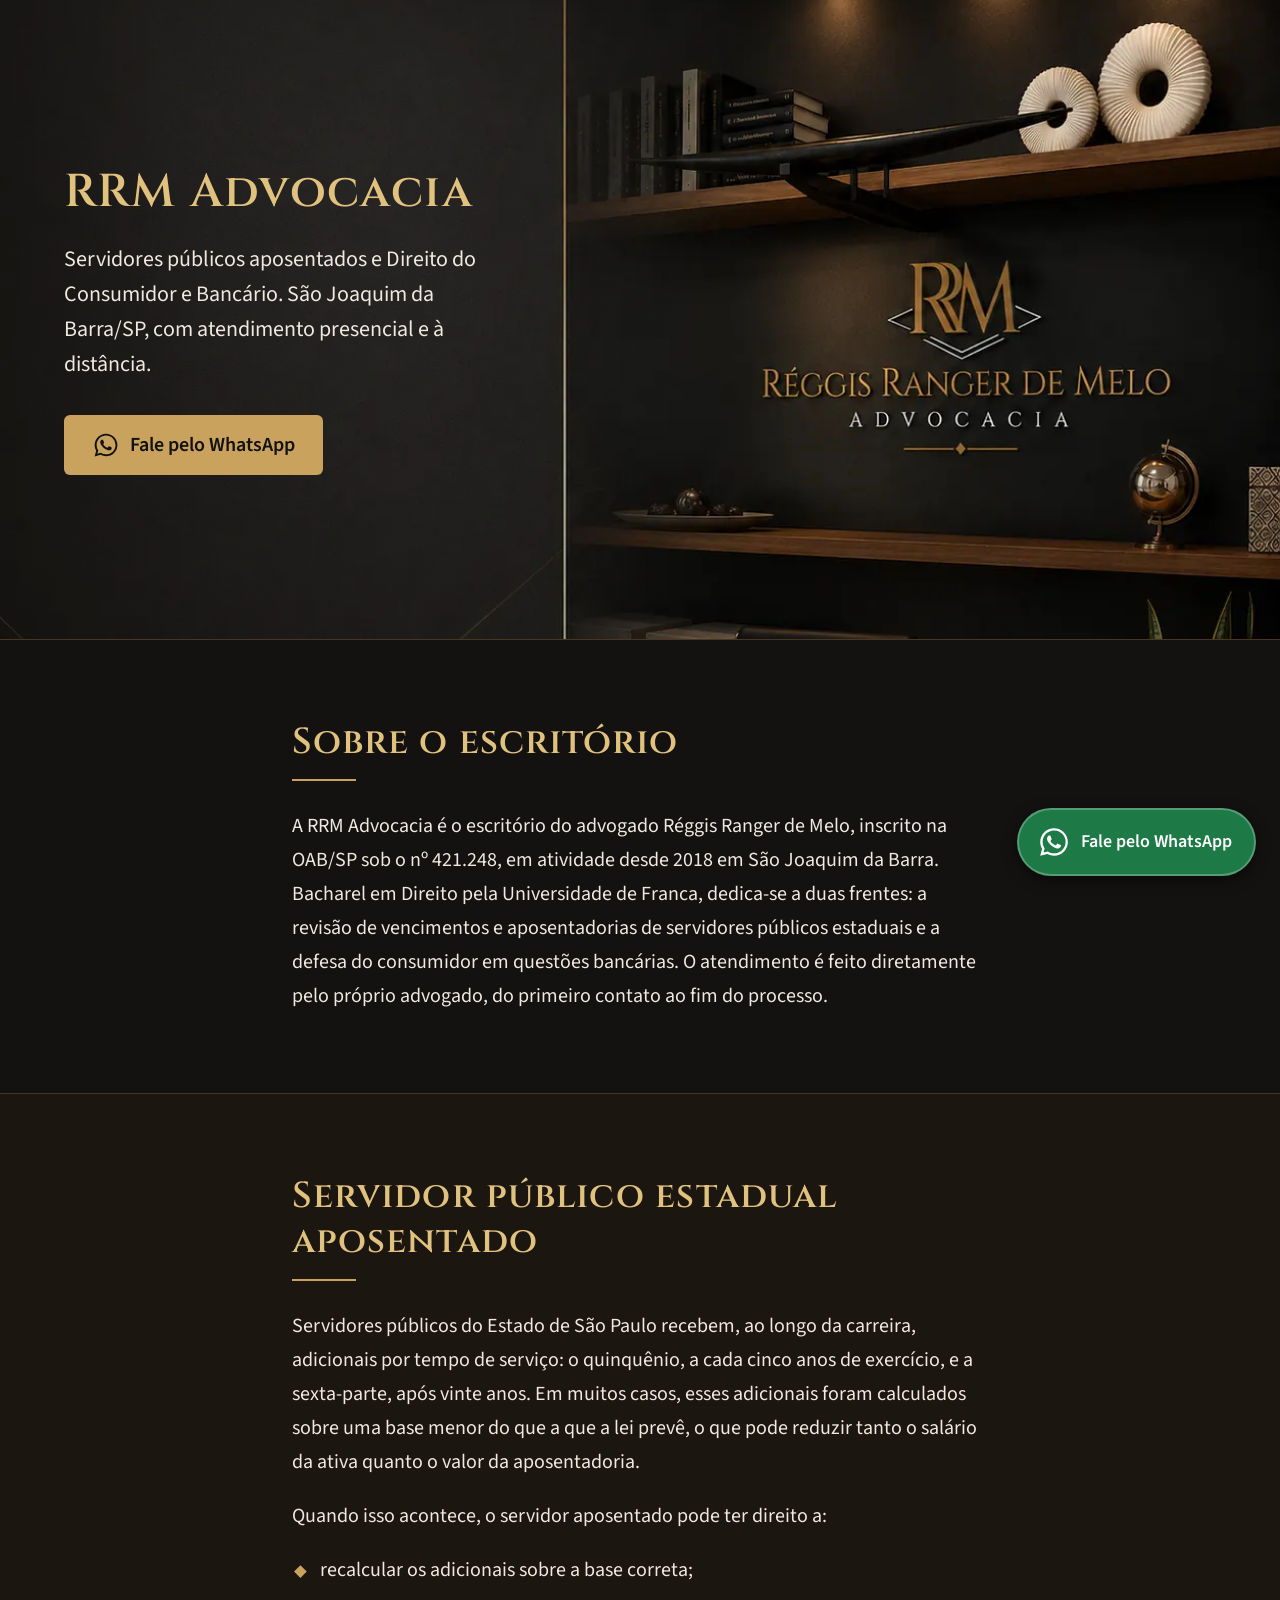
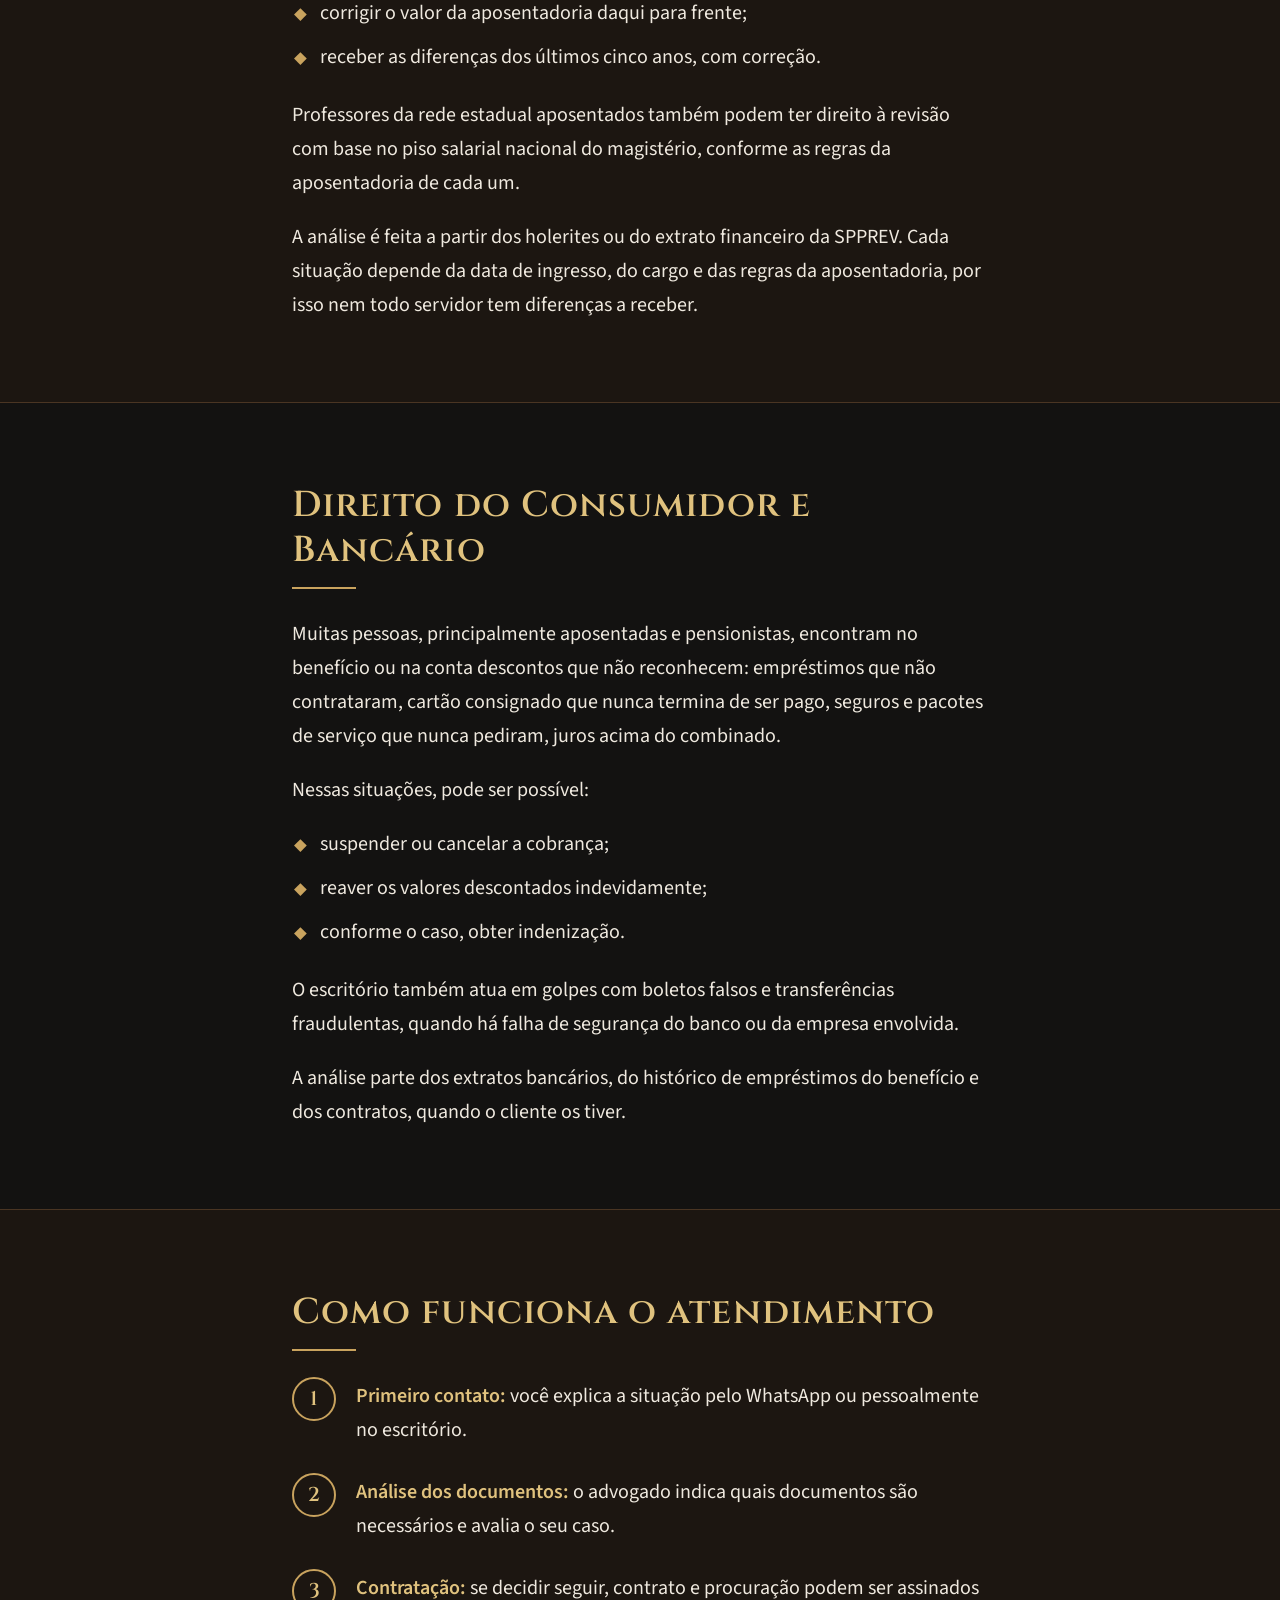
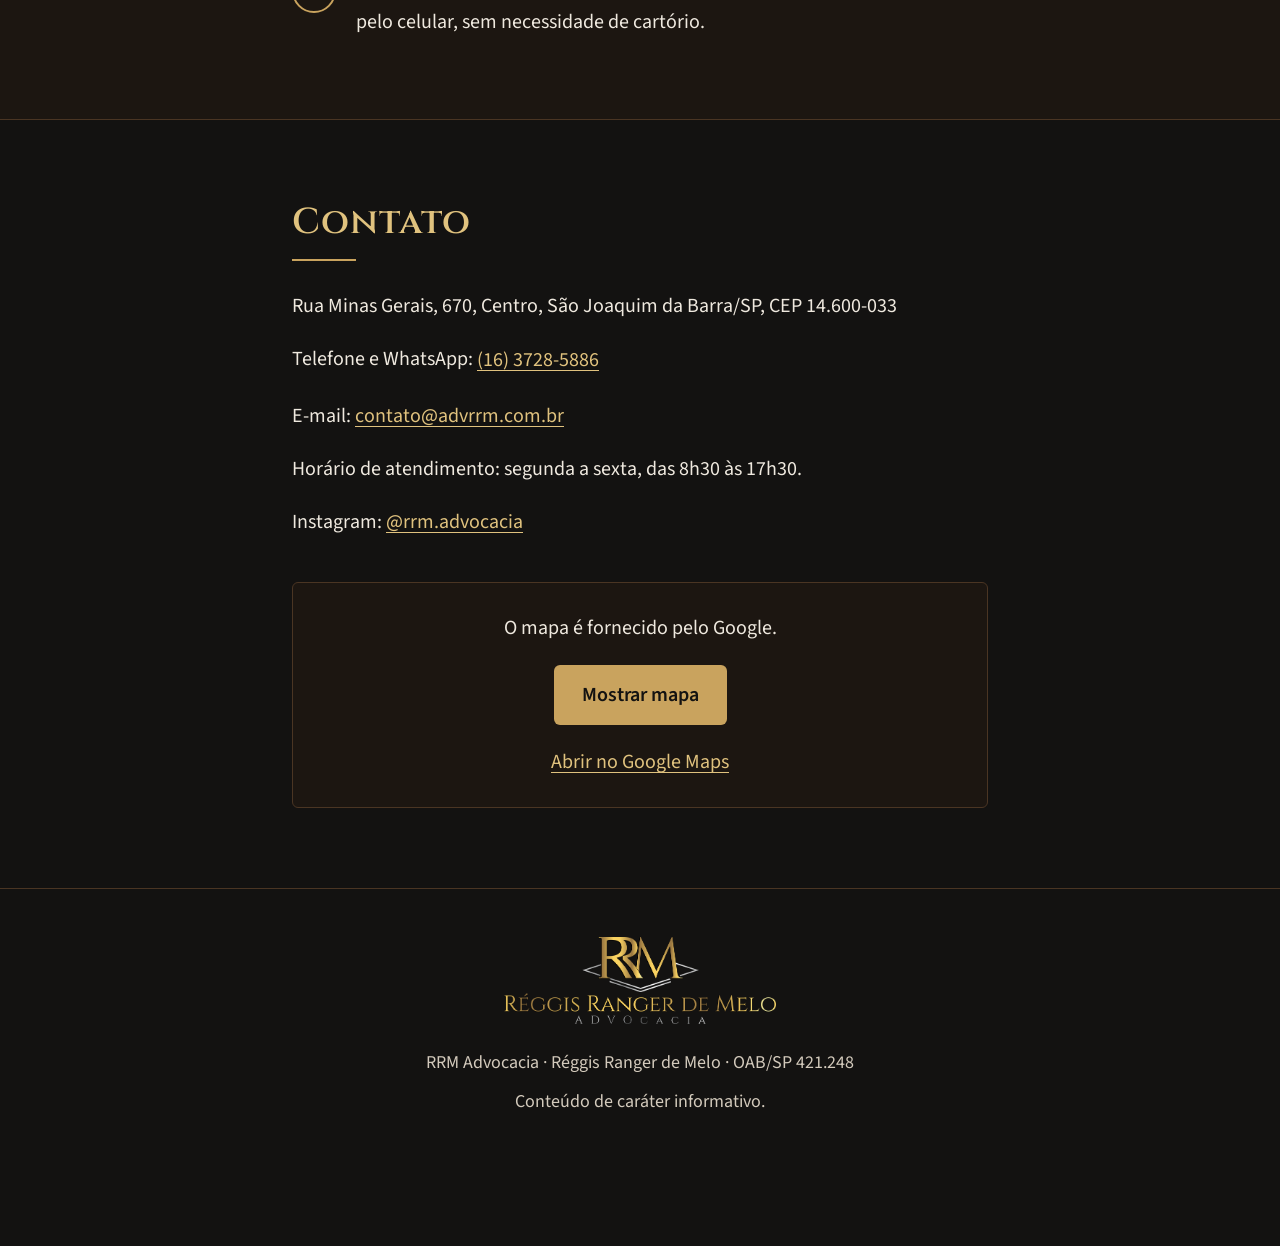
==== index.html @ 9b30d1aa "Reescreve o site conforme a nova especificação (advrrm.com.br) - Traz da main o logo-rrm.png e o fun" ====
<!DOCTYPE html>
<html lang="pt-BR">
<head>
  <meta charset="utf-8">
  <meta name="viewport" content="width=device-width, initial-scale=1">
  <title>RRM Advocacia | São Joaquim da Barra/SP</title>
  <meta name="description" content="Servidores públicos aposentados e Direito do Consumidor e Bancário. São Joaquim da Barra/SP, com atendimento presencial e à distância.">
  <meta name="theme-color" content="#131211">
  <meta name="color-scheme" content="dark">
  <link rel="canonical" href="https://advrrm.com.br/">

  <!-- Open Graph (prévia ao compartilhar o link no WhatsApp e em redes sociais) -->
  <meta property="og:type" content="website">
  <meta property="og:locale" content="pt_BR">
  <meta property="og:site_name" content="RRM Advocacia">
  <meta property="og:title" content="RRM Advocacia | São Joaquim da Barra/SP">
  <meta property="og:description" content="Servidores públicos aposentados e Direito do Consumidor e Bancário. São Joaquim da Barra/SP, com atendimento presencial e à distância.">
  <meta property="og:url" content="https://advrrm.com.br/">
  <meta property="og:image" content="https://advrrm.com.br/logo-rrm.png">
  <meta property="og:image:type" content="image/png">
  <meta property="og:image:width" content="1502">
  <meta property="og:image:height" content="480">
  <meta property="og:image:alt" content="Logotipo da RRM Advocacia">

  <!-- Ícones -->
  <link rel="icon" href="favicon.ico" sizes="any">
  <link rel="icon" href="favicon-32.png" type="image/png" sizes="32x32">
  <link rel="apple-touch-icon" href="apple-touch-icon.png">
  <link rel="manifest" href="site.webmanifest">

  <link rel="preload" href="fontes/cinzel-latin.woff2" as="font" type="font/woff2" crossorigin>
  <link rel="preload" href="fontes/source-sans-3-latin.woff2" as="font" type="font/woff2" crossorigin>
  <link rel="stylesheet" href="style.css">

  <!-- Dados estruturados -->
  <script type="application/ld+json">
  {
    "@context": "https://schema.org",
    "@type": "LegalService",
    "name": "RRM Advocacia",
    "url": "https://advrrm.com.br",
    "telephone": "+55-16-3728-5886",
    "address": {
      "@type": "PostalAddress",
      "streetAddress": "Rua Minas Gerais, 670, Centro",
      "addressLocality": "São Joaquim da Barra",
      "addressRegion": "SP",
      "postalCode": "14600-033",
      "addressCountry": "BR"
    },
    "openingHoursSpecification": {
      "@type": "OpeningHoursSpecification",
      "dayOfWeek": ["Monday", "Tuesday", "Wednesday", "Thursday", "Friday"],
      "opens": "08:30",
      "closes": "17:30"
    }
  }
  </script>
</head>
<body>
  <header class="topo">
    <div class="topo-fundo" aria-hidden="true"></div>
    <div class="topo-conteudo">
      <h1>RRM Advocacia</h1>
      <p class="topo-texto">Servidores públicos aposentados e Direito do Consumidor e Bancário. São Joaquim da Barra/SP, com atendimento presencial e à distância.</p>
      <a class="botao botao-whatsapp" href="https://wa.me/551637285886?text=Ol%C3%A1%2C%20vim%20pelo%20site%20e%20gostaria%20de%20atendimento." rel="noopener">
        <svg viewBox="0 0 32 32" width="28" height="28" aria-hidden="true" focusable="false"><use href="#icone-whatsapp"/></svg>
        Fale pelo WhatsApp
      </a>
    </div>
  </header>

  <main>
    <section class="secao" aria-labelledby="sobre-titulo">
      <div class="container">
        <h2 id="sobre-titulo">Sobre o escritório</h2>
        <p>A RRM Advocacia é o escritório do advogado Réggis Ranger de Melo, inscrito na OAB/SP sob o nº 421.248, em atividade desde 2018 em São Joaquim da Barra. Bacharel em Direito pela Universidade de Franca, dedica-se a duas frentes: a revisão de vencimentos e aposentadorias de servidores públicos estaduais e a defesa do consumidor em questões bancárias. O atendimento é feito diretamente pelo próprio advogado, do primeiro contato ao fim do processo.</p>
      </div>
    </section>

    <section class="secao secao-alt" aria-labelledby="servidor-titulo">
      <div class="container">
        <h2 id="servidor-titulo">Servidor público estadual aposentado</h2>
        <p>Servidores públicos do Estado de São Paulo recebem, ao longo da carreira, adicionais por tempo de serviço: o quinquênio, a cada cinco anos de exercício, e a sexta-parte, após vinte anos. Em muitos casos, esses adicionais foram calculados sobre uma base menor do que a que a lei prevê, o que pode reduzir tanto o salário da ativa quanto o valor da aposentadoria.</p>
        <p>Quando isso acontece, o servidor aposentado pode ter direito a:</p>
        <ul class="lista">
          <li>recalcular os adicionais sobre a base correta;</li>
          <li>corrigir o valor da aposentadoria daqui para frente;</li>
          <li>receber as diferenças dos últimos cinco anos, com correção.</li>
        </ul>
        <p>Professores da rede estadual aposentados também podem ter direito à revisão com base no piso salarial nacional do magistério, conforme as regras da aposentadoria de cada um.</p>
        <p>A análise é feita a partir dos holerites ou do extrato financeiro da SPPREV. Cada situação depende da data de ingresso, do cargo e das regras da aposentadoria, por isso nem todo servidor tem diferenças a receber.</p>
      </div>
    </section>

    <section class="secao" aria-labelledby="consumidor-titulo">
      <div class="container">
        <h2 id="consumidor-titulo">Direito do Consumidor e Bancário</h2>
        <p>Muitas pessoas, principalmente aposentadas e pensionistas, encontram no benefício ou na conta descontos que não reconhecem: empréstimos que não contrataram, cartão consignado que nunca termina de ser pago, seguros e pacotes de serviço que nunca pediram, juros acima do combinado.</p>
        <p>Nessas situações, pode ser possível:</p>
        <ul class="lista">
          <li>suspender ou cancelar a cobrança;</li>
          <li>reaver os valores descontados indevidamente;</li>
          <li>conforme o caso, obter indenização.</li>
        </ul>
        <p>O escritório também atua em golpes com boletos falsos e transferências fraudulentas, quando há falha de segurança do banco ou da empresa envolvida.</p>
        <p>A análise parte dos extratos bancários, do histórico de empréstimos do benefício e dos contratos, quando o cliente os tiver.</p>
      </div>
    </section>

    <section class="secao secao-alt" aria-labelledby="atendimento-titulo">
      <div class="container">
        <h2 id="atendimento-titulo">Como funciona o atendimento</h2>
        <ol class="passos">
          <li><strong>Primeiro contato:</strong> você explica a situação pelo WhatsApp ou pessoalmente no escritório.</li>
          <li><strong>Análise dos documentos:</strong> o advogado indica quais documentos são necessários e avalia o seu caso.</li>
          <li><strong>Contratação:</strong> se decidir seguir, contrato e procuração podem ser assinados pelo celular, sem necessidade de cartório.</li>
        </ol>
      </div>
    </section>

    <section class="secao" aria-labelledby="contato-titulo">
      <div class="container">
        <h2 id="contato-titulo">Contato</h2>
        <address class="contato">
          <p>Rua Minas Gerais, 670, Centro, São Joaquim da Barra/SP, CEP 14.600-033</p>
          <p>Telefone e WhatsApp: <a href="tel:+551637285886">(16) 3728-5886</a></p>
          <p>E-mail: <a href="mailto:contato@advrrm.com.br">contato@advrrm.com.br</a></p>
          <p>Horário de atendimento: segunda a sexta, das 8h30 às 17h30.</p>
          <p>Instagram: <a href="https://www.instagram.com/rrm.advocacia/" rel="noopener">@rrm.advocacia</a></p>
        </address>

        <div class="mapa" id="mapa">
          <p>O mapa é fornecido pelo Google.</p>
          <button type="button" class="botao" id="mapa-botao" hidden>Mostrar mapa</button>
          <p><a href="https://www.google.com/maps/search/?api=1&amp;query=Rua+Minas+Gerais%2C+670%2C+Centro%2C+S%C3%A3o+Joaquim+da+Barra+-+SP%2C+14600-033" rel="noopener">Abrir no Google Maps</a></p>
        </div>
      </div>
    </section>
  </main>

  <footer class="rodape">
    <div class="container">
      <img class="rodape-logo" src="logo-rrm.png" width="1502" height="480" alt="Logotipo da RRM Advocacia" loading="lazy" decoding="async">
      <p>RRM Advocacia · Réggis Ranger de Melo · OAB/SP 421.248</p>
      <p>Conteúdo de caráter informativo.</p>
    </div>
  </footer>

  <a class="whatsapp-fixo" href="https://wa.me/551637285886?text=Ol%C3%A1%2C%20vim%20pelo%20site%20e%20gostaria%20de%20atendimento." rel="noopener" aria-label="Fale pelo WhatsApp">
    <svg viewBox="0 0 32 32" width="34" height="34" aria-hidden="true" focusable="false"><use href="#icone-whatsapp"/></svg>
    <span class="whatsapp-fixo-texto" aria-hidden="true">Fale pelo WhatsApp</span>
  </a>

  <svg width="0" height="0" style="position:absolute" aria-hidden="true" focusable="false">
    <symbol id="icone-whatsapp" viewBox="0 0 32 32"><path fill="currentColor" d="M16.04 3C8.86 3 3.04 8.8 3.04 15.96c0 2.3.6 4.53 1.75 6.5L3 29l6.72-1.76a13 13 0 0 0 6.32 1.61h.01c7.17 0 13-5.8 13-12.96C29.05 8.8 23.21 3 16.04 3Zm0 23.66h-.01c-1.94 0-3.85-.52-5.51-1.51l-.4-.23-3.99 1.04 1.07-3.88-.26-.4a10.7 10.7 0 0 1-1.65-5.72c0-5.95 4.85-10.79 10.8-10.79 2.88 0 5.59 1.12 7.63 3.16a10.7 10.7 0 0 1 3.16 7.63c0 5.95-4.85 10.7-10.84 10.7Zm5.92-8.07c-.32-.16-1.92-.95-2.22-1.05-.3-.11-.51-.16-.73.16-.22.32-.84 1.05-1.03 1.27-.19.21-.38.24-.7.08-.33-.16-1.38-.51-2.62-1.62-.97-.86-1.62-1.93-1.81-2.25-.19-.32-.02-.5.14-.66.15-.14.33-.38.49-.57.16-.19.21-.32.32-.54.11-.21.05-.4-.03-.56-.08-.16-.73-1.75-1-2.4-.26-.63-.53-.54-.73-.55h-.62c-.21 0-.56.08-.86.4-.3.32-1.13 1.1-1.13 2.69s1.16 3.12 1.32 3.34c.16.21 2.28 3.47 5.52 4.87.77.33 1.37.53 1.84.68.77.24 1.48.21 2.03.13.62-.09 1.92-.78 2.19-1.54.27-.76.27-1.4.19-1.54-.08-.13-.29-.21-.62-.37Z"/></symbol>
  </svg>

  <script src="script.js" defer></script>
</body>
</html>
---- style.css ----
/* RRM Advocacia — estilos (pensado primeiro para celular) */

@font-face {
  font-family: "Cinzel";
  font-style: normal;
  font-weight: 600;
  font-display: swap;
  src: url("fontes/cinzel-latin.woff2") format("woff2");
}
@font-face {
  font-family: "Source Sans 3";
  font-style: normal;
  font-weight: 400 600;
  font-display: swap;
  src: url("fontes/source-sans-3-latin.woff2") format("woff2");
}

:root {
  /* Paleta tirada da imagem do escritório e do logotipo */
  --preto: #131211;          /* preto fosco */
  --preto-madeira: #1c1611;  /* preto puxado para a madeira */
  --madeira: #3b2817;        /* madeira escura */
  --linha: #4a3523;
  --ouro: #c9a35e;
  --ouro-claro: #e0c27e;
  --texto: #efe9df;
  --texto-suave: #d3cabc;
  --verde-whatsapp: #1d7a46;
  --fonte-titulo: "Cinzel", "Times New Roman", serif;
  --fonte-texto: "Source Sans 3", system-ui, -apple-system, "Segoe UI", Roboto, Arial, sans-serif;
}

*, *::before, *::after { box-sizing: border-box; }

html { -webkit-text-size-adjust: 100%; }

body {
  margin: 0;
  background: var(--preto);
  color: var(--texto);
  font-family: var(--fonte-texto);
  font-size: 1.1875rem; /* 19px */
  line-height: 1.7;
}

img { max-width: 100%; height: auto; display: block; }

a {
  color: var(--ouro-claro);
  text-decoration-thickness: 1px;
  text-underline-offset: 4px;
}
a:hover { color: #fff; }
a:focus-visible, button:focus-visible {
  outline: 3px solid var(--ouro-claro);
  outline-offset: 3px;
}

h1, h2 {
  font-family: var(--fonte-titulo);
  font-weight: 600;
  line-height: 1.25;
  letter-spacing: .03em;
  color: var(--ouro-claro);
}

h2 {
  font-size: clamp(1.6rem, 6.5vw, 2.25rem);
  margin: 0 0 1.75rem;
}
h2::after {
  content: "";
  display: block;
  width: 4rem;
  height: 2px;
  margin-top: .9rem;
  background: var(--ouro);
}

.container {
  width: 100%;
  max-width: 46rem;
  margin: 0 auto;
  padding: 0 1.25rem;
}

/* ---------- Botões ---------- */

.botao {
  display: inline-flex;
  align-items: center;
  justify-content: center;
  gap: .65rem;
  min-height: 3.75rem;
  padding: .75rem 1.75rem;
  border: 0;
  border-radius: 6px;
  background: var(--ouro);
  color: var(--preto);
  font: inherit;
  font-size: 1.25rem;
  font-weight: 600;
  line-height: 1.2;
  text-decoration: none;
  cursor: pointer;
}
.botao:hover { background: var(--ouro-claro); color: var(--preto); }

/* ---------- Topo ---------- */

.topo {
  position: relative;
  overflow: hidden;
  background: var(--preto);
  border-bottom: 1px solid var(--linha);
}

/* A imagem fica 14% mais alta que o topo e alinhada em cima, para que
   a faixa de texto que existe na parte de baixo dela nunca apareça. */
.topo-fundo {
  position: absolute;
  top: 0;
  left: 0;
  right: 0;
  height: 114%;
  background-color: var(--preto);
  background-image: url("fundo-escritorio.png");
  background-image: image-set(url("fundo-escritorio.webp") type("image/webp"), url("fundo-escritorio.png") type("image/png"));
  background-size: cover;
  background-position: 72% top;
  background-repeat: no-repeat;
}
/* No celular, uma camada escura garante a leitura do texto */
.topo-fundo::after {
  content: "";
  position: absolute;
  inset: 0;
  background: rgba(14, 12, 10, .8);
}

.topo-conteudo {
  position: relative;
  max-width: 46rem;
  margin: 0 auto;
  padding: 4rem 1.25rem 4.5rem;
}

.topo h1 {
  font-size: clamp(2.3rem, 10vw, 4rem);
  margin: 0 0 1.25rem;
}

.topo-texto {
  font-size: 1.3125rem; /* 21px */
  line-height: 1.6;
  margin: 0 0 2rem;
}

.botao-whatsapp svg { flex: none; }

@media (min-width: 64rem) {
  .topo { min-height: clamp(30rem, 50vw, 46rem); display: flex; align-items: center; }
  /* Na tela larga a imagem é ajustada pela largura; mostrando a faixa
     entre 15% e 70% da altura dela, a faixa de texto de baixo fica de fora
     e a placa da parede aparece inteira. */
  .topo-fundo { height: 100%; background-position: center 34%; }
  /* Na tela grande o texto fica sobre a parte escura, à esquerda */
  .topo-fundo::after {
    background: linear-gradient(90deg, rgba(14, 12, 10, .55) 0%, rgba(14, 12, 10, .25) 40%, rgba(14, 12, 10, 0) 55%);
  }
  .topo-conteudo {
    width: 40%;
    max-width: none;
    margin: 0;
    padding: 4rem 0 4rem 5vw;
  }
  .topo h1 { font-size: clamp(2.4rem, 3.6vw, 4rem); }
  .topo-texto { font-size: 1.375rem; }
}

/* ---------- Seções ---------- */

.secao { padding: 3.5rem 0; }
.secao-alt {
  background: var(--preto-madeira);
  border-top: 1px solid var(--linha);
  border-bottom: 1px solid var(--linha);
}
.secao p { margin: 0 0 1.25rem; }
.secao p:last-child { margin-bottom: 0; }

@media (min-width: 48rem) {
  body { font-size: 1.25rem; } /* 20px */
  .secao { padding: 5rem 0; }
}

.lista {
  list-style: none;
  margin: 0 0 1.5rem;
  padding: 0;
}
.lista li {
  position: relative;
  padding-left: 1.75rem;
  margin-bottom: .6rem;
}
.lista li::before {
  content: "";
  position: absolute;
  left: .25rem;
  top: .7em;
  width: .55rem;
  height: .55rem;
  background: var(--ouro);
  transform: rotate(45deg);
}

.passos {
  list-style: none;
  counter-reset: passo;
  margin: 0;
  padding: 0;
}
.passos li {
  counter-increment: passo;
  position: relative;
  padding: 0 0 0 4rem;
  margin-bottom: 1.75rem;
  min-height: 2.75rem;
}
.passos li:last-child { margin-bottom: 0; }
.passos li::before {
  content: counter(passo);
  position: absolute;
  left: 0;
  top: -.1rem;
  width: 2.75rem;
  height: 2.75rem;
  display: grid;
  place-items: center;
  border: 2px solid var(--ouro);
  border-radius: 50%;
  font-family: var(--fonte-titulo);
  font-weight: 600;
  font-size: 1.25rem;
  color: var(--ouro-claro);
}
.passos strong { color: var(--ouro-claro); font-weight: 600; }

/* ---------- Contato ---------- */

.contato { font-style: normal; margin-bottom: 2.5rem; }
.contato p { margin: 0 0 1rem; }
.contato a { display: inline-block; padding: .2rem 0; }

.mapa {
  border: 1px solid var(--linha);
  border-radius: 6px;
  background: var(--preto-madeira);
  padding: 1.75rem 1.25rem;
  text-align: center;
}
.mapa p { margin: 0 0 1.25rem; }
.mapa p:last-child { margin: 1.25rem 0 0; }
.mapa-carregado { padding: 0; overflow: hidden; }
.mapa-carregado p,
.mapa-carregado p:last-child { margin: 0; padding: 1rem 1.25rem; }
.mapa iframe {
  display: block;
  width: 100%;
  height: 22rem;
  border: 0;
}

@media (min-width: 48rem) {
  .mapa iframe { height: 26rem; }
}

/* ---------- Rodapé ---------- */

.rodape {
  padding: 3rem 0 7.5rem;
  text-align: center;
  color: var(--texto-suave);
  font-size: 1.125rem; /* 18px */
  border-top: 1px solid var(--linha);
}
.rodape p { margin: 0 0 .5rem; }
.rodape-logo {
  width: 100%;
  max-width: 17rem;
  margin: 0 auto 1.5rem;
}

/* ---------- Botão fixo do WhatsApp ---------- */

.whatsapp-fixo {
  position: fixed;
  right: 1rem;
  bottom: 1rem;
  z-index: 50;
  display: flex;
  align-items: center;
  justify-content: center;
  gap: .6rem;
  min-width: 4.25rem;
  height: 4.25rem;
  padding: 0 1rem;
  border-radius: 999px;
  background: var(--verde-whatsapp);
  color: #fff;
  font-weight: 600;
  font-size: 1.125rem;
  text-decoration: none;
  border: 2px solid rgba(255, 255, 255, .25);
  box-shadow: 0 4px 14px rgba(0, 0, 0, .5);
}
.whatsapp-fixo:hover { background: #22894f; color: #fff; }
.whatsapp-fixo svg { flex: none; }
.whatsapp-fixo-texto { display: none; }

@media (min-width: 48rem) {
  .whatsapp-fixo { right: 1.5rem; bottom: 1.5rem; padding: 0 1.4rem 0 1.1rem; }
  .whatsapp-fixo-texto { display: inline; }
}
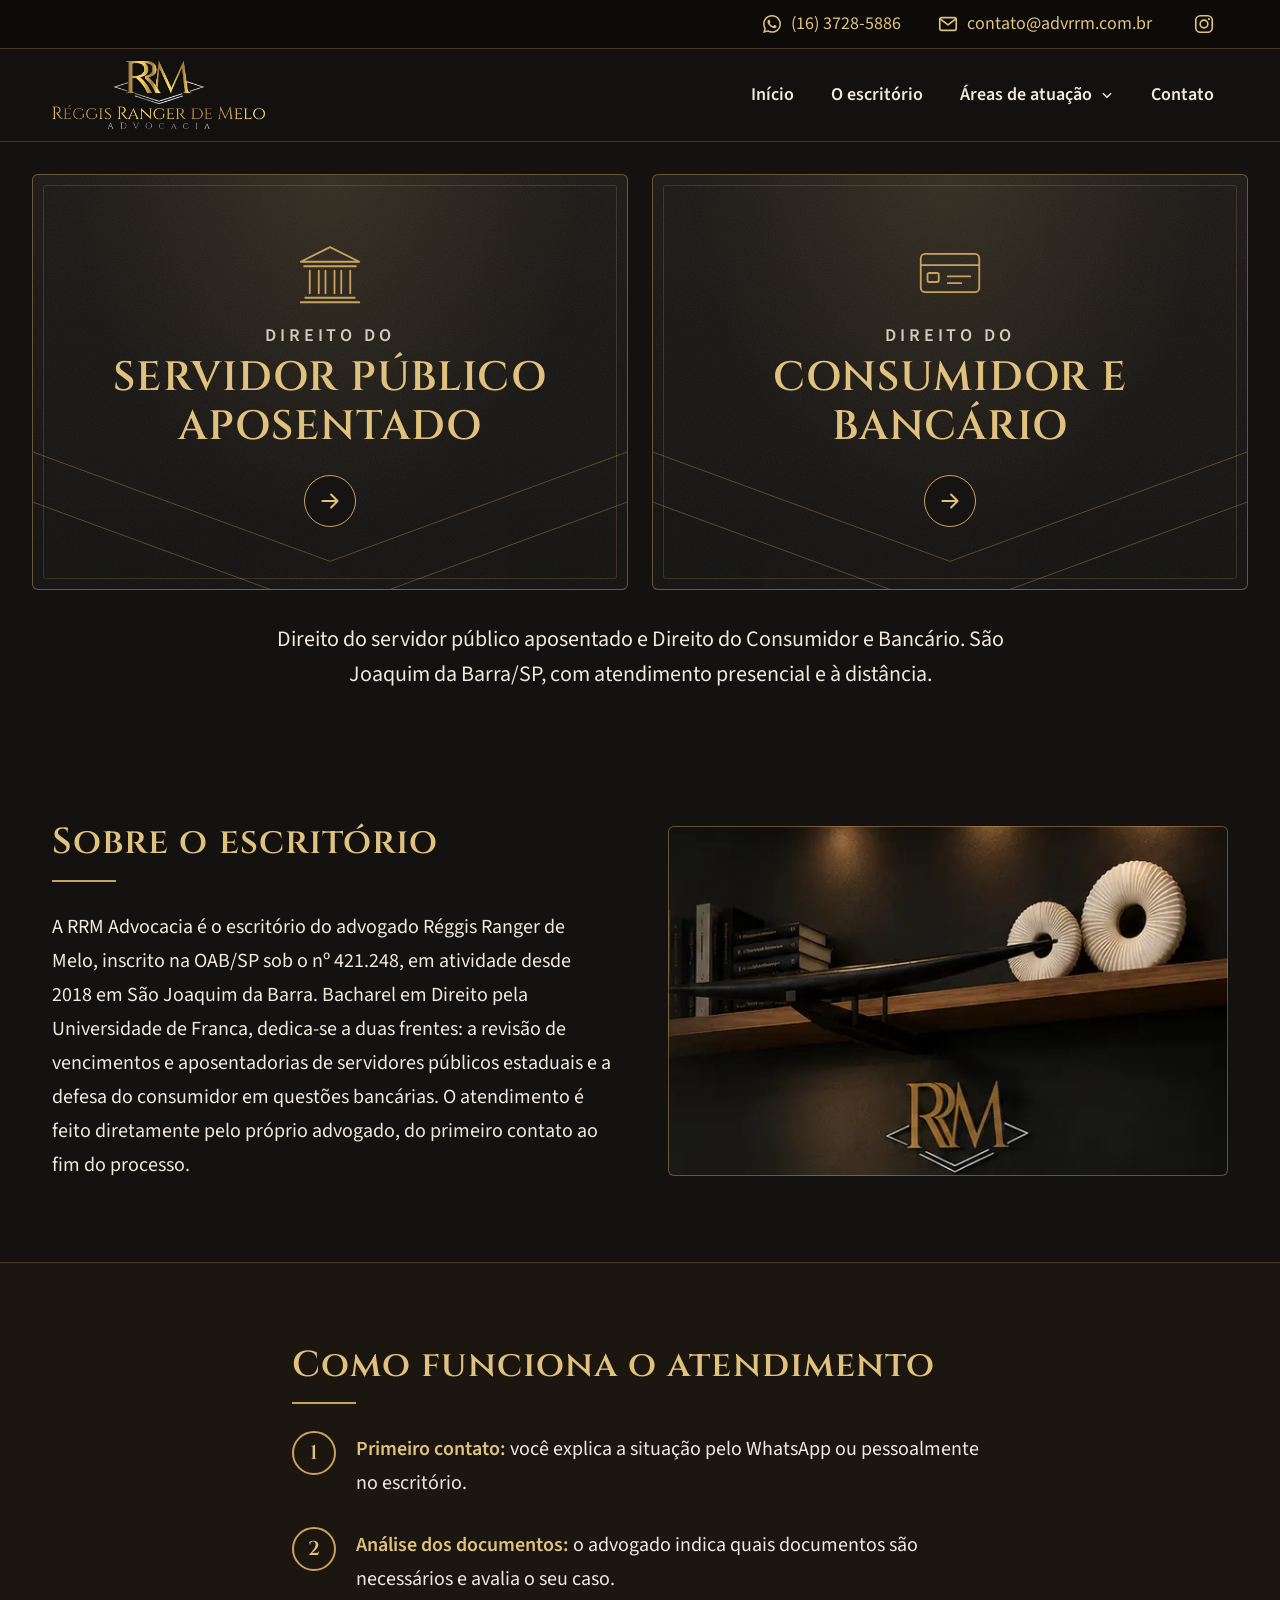
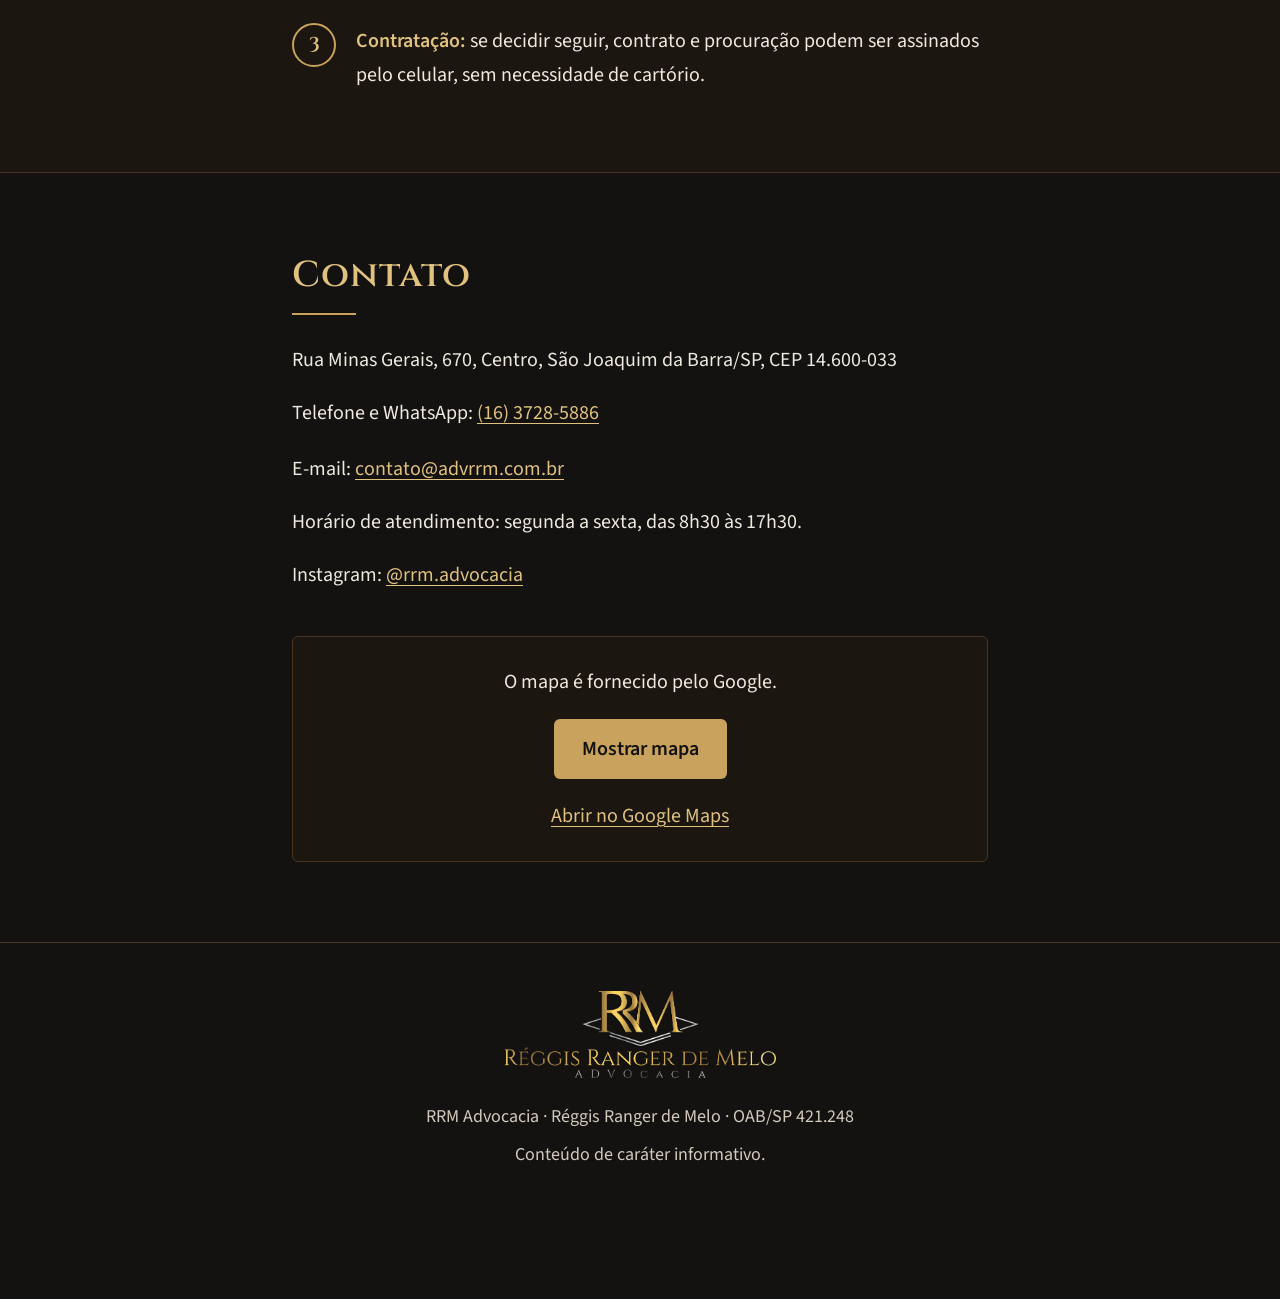
==== commit fe71e1bf: "Reestrutura o site: faixa de contato, menu, painéis e páginas das áreas - Faixa no alto com WhatsApp" ====
--- a/index.html
+++ b/index.html
@@ -4,7 +4,7 @@
   <meta charset="utf-8">
   <meta name="viewport" content="width=device-width, initial-scale=1">
   <title>RRM Advocacia | São Joaquim da Barra/SP</title>
-  <meta name="description" content="Servidores públicos aposentados e Direito do Consumidor e Bancário. São Joaquim da Barra/SP, com atendimento presencial e à distância.">
+  <meta name="description" content="Direito do servidor público aposentado e Direito do Consumidor e Bancário. São Joaquim da Barra/SP, com atendimento presencial e à distância.">
   <meta name="theme-color" content="#131211">
   <meta name="color-scheme" content="dark">
   <link rel="canonical" href="https://advrrm.com.br/">
@@ -14,7 +14,7 @@
   <meta property="og:locale" content="pt_BR">
   <meta property="og:site_name" content="RRM Advocacia">
   <meta property="og:title" content="RRM Advocacia | São Joaquim da Barra/SP">
-  <meta property="og:description" content="Servidores públicos aposentados e Direito do Consumidor e Bancário. São Joaquim da Barra/SP, com atendimento presencial e à distância.">
+  <meta property="og:description" content="Direito do servidor público aposentado e Direito do Consumidor e Bancário. São Joaquim da Barra/SP, com atendimento presencial e à distância.">
   <meta property="og:url" content="https://advrrm.com.br/">
   <meta property="og:image" content="https://advrrm.com.br/logo-rrm.png">
   <meta property="og:image:type" content="image/png">
@@ -31,7 +31,6 @@
   <link rel="preload" href="fontes/cinzel-latin.woff2" as="font" type="font/woff2" crossorigin>
   <link rel="preload" href="fontes/source-sans-3-latin.woff2" as="font" type="font/woff2" crossorigin>
   <link rel="stylesheet" href="style.css">
-
   <!-- Dados estruturados -->
   <script type="application/ld+json">
   {
@@ -58,57 +57,75 @@
   </script>
 </head>
 <body>
-  <header class="topo">
-    <div class="topo-fundo" aria-hidden="true"></div>
-    <div class="topo-conteudo">
-      <h1>RRM Advocacia</h1>
-      <p class="topo-texto">Servidores públicos aposentados e Direito do Consumidor e Bancário. São Joaquim da Barra/SP, com atendimento presencial e à distância.</p>
-      <a class="botao botao-whatsapp" href="https://wa.me/551637285886?text=Ol%C3%A1%2C%20vim%20pelo%20site%20e%20gostaria%20de%20atendimento." rel="noopener">
-        <svg viewBox="0 0 32 32" width="28" height="28" aria-hidden="true" focusable="false"><use href="#icone-whatsapp"/></svg>
-        Fale pelo WhatsApp
+  <div class="faixa">
+    <div class="faixa-conteudo">
+      <a href="https://wa.me/551637285886?text=Ol%C3%A1%2C%20vim%20pelo%20site%20e%20gostaria%20de%20atendimento." rel="noopener" aria-label="WhatsApp (16) 3728-5886">
+        <svg width="22" height="22" aria-hidden="true" focusable="false"><use href="#icone-whatsapp"/></svg>
+        <span class="faixa-texto">(16) 3728-5886</span>
       </a>
+      <a href="mailto:contato@advrrm.com.br" aria-label="E-mail contato@advrrm.com.br">
+        <svg width="22" height="22" aria-hidden="true" focusable="false"><use href="#icone-email"/></svg>
+        <span class="faixa-texto">contato@advrrm.com.br</span>
+      </a>
+      <a href="https://instagram.com/rrm.advocacia" rel="noopener" aria-label="Instagram @rrm.advocacia">
+        <svg width="22" height="22" aria-hidden="true" focusable="false"><use href="#icone-instagram"/></svg>
+      </a>
+    </div>
+  </div>
+
+  <header class="cabecalho">
+    <div class="cabecalho-conteudo">
+      <h1 class="marca"><a href="index.html"><img src="logo-rrm.png" width="1502" height="480" alt="RRM Advocacia"></a></h1>
+      <button class="menu-botao" type="button" aria-expanded="false" aria-controls="menu" aria-label="Menu" hidden>
+        <svg width="30" height="30" viewBox="0 0 24 24" aria-hidden="true" focusable="false"><path d="M3 6h18M3 12h18M3 18h18" fill="none" stroke="currentColor" stroke-width="2" stroke-linecap="round"/></svg>
+      </button>
+      <nav class="menu" id="menu" aria-label="Menu principal">
+        <ul>
+          <li><a href="index.html">Início</a></li>
+          <li><a href="index.html#escritorio">O escritório</a></li>
+          <li class="menu-areas">
+            <a href="index.html#areas">Áreas de atuação<svg class="menu-seta" width="14" height="14" viewBox="0 0 24 24" aria-hidden="true" focusable="false"><path d="M5 9l7 7 7-7" fill="none" stroke="currentColor" stroke-width="2.5"/></svg></a>
+            <ul class="submenu">
+              <li><a href="servidor-publico.html">Direito do servidor público aposentado</a></li>
+              <li><a href="consumidor-bancario.html">Direito do Consumidor e Bancário</a></li>
+            </ul>
+          </li>
+          <li><a href="index.html#contato">Contato</a></li>
+        </ul>
+      </nav>
     </div>
   </header>
 
   <main>
-    <section class="secao" aria-labelledby="sobre-titulo">
-      <div class="container">
-        <h2 id="sobre-titulo">Sobre o escritório</h2>
-        <p>A RRM Advocacia é o escritório do advogado Réggis Ranger de Melo, inscrito na OAB/SP sob o nº 421.248, em atividade desde 2018 em São Joaquim da Barra. Bacharel em Direito pela Universidade de Franca, dedica-se a duas frentes: a revisão de vencimentos e aposentadorias de servidores públicos estaduais e a defesa do consumidor em questões bancárias. O atendimento é feito diretamente pelo próprio advogado, do primeiro contato ao fim do processo.</p>
+    <section class="abertura" id="areas" aria-label="Áreas de atuação">
+      <div class="paineis">
+        <a class="painel painel-servidor" href="servidor-publico.html">
+          <svg class="painel-linhas" viewBox="0 0 100 100" preserveAspectRatio="none" aria-hidden="true" focusable="false"><path d="M0 40 50 88 100 40M0 62 50 110 100 62" fill="none" stroke="currentColor" stroke-width="1" vector-effect="non-scaling-stroke"/></svg>
+          <svg class="painel-icone" width="72" height="72" aria-hidden="true" focusable="false"><use href="#icone-coluna"/></svg>
+          <h2><span class="painel-rotulo">Direito do</span> <span class="painel-titulo">Servidor público aposentado</span></h2>
+          <span class="painel-seta" aria-hidden="true"><svg width="26" height="26"><use href="#icone-seta"/></svg></span>
+        </a>
+        <a class="painel painel-consumidor" href="consumidor-bancario.html">
+          <svg class="painel-linhas" viewBox="0 0 100 100" preserveAspectRatio="none" aria-hidden="true" focusable="false"><path d="M0 40 50 88 100 40M0 62 50 110 100 62" fill="none" stroke="currentColor" stroke-width="1" vector-effect="non-scaling-stroke"/></svg>
+          <svg class="painel-icone" width="72" height="72" aria-hidden="true" focusable="false"><use href="#icone-cartao"/></svg>
+          <h2><span class="painel-rotulo">Direito do</span> <span class="painel-titulo">Consumidor e Bancário</span></h2>
+          <span class="painel-seta" aria-hidden="true"><svg width="26" height="26"><use href="#icone-seta"/></svg></span>
+        </a>
+      </div>
+      <p class="abertura-linha">Direito do servidor público aposentado e Direito do Consumidor e Bancário. São Joaquim da Barra/SP, com atendimento presencial e à distância.</p>
+    </section>
+
+    <section class="secao" id="escritorio" aria-labelledby="escritorio-titulo">
+      <div class="container container-largo sobre">
+        <div class="sobre-imagem" aria-hidden="true"></div>
+        <div class="sobre-texto">
+          <h2 id="escritorio-titulo">Sobre o escritório</h2>
+          <p>A RRM Advocacia é o escritório do advogado Réggis Ranger de Melo, inscrito na OAB/SP sob o nº 421.248, em atividade desde 2018 em São Joaquim da Barra. Bacharel em Direito pela Universidade de Franca, dedica-se a duas frentes: a revisão de vencimentos e aposentadorias de servidores públicos estaduais e a defesa do consumidor em questões bancárias. O atendimento é feito diretamente pelo próprio advogado, do primeiro contato ao fim do processo.</p>
+        </div>
       </div>
     </section>
 
-    <section class="secao secao-alt" aria-labelledby="servidor-titulo">
-      <div class="container">
-        <h2 id="servidor-titulo">Servidor público estadual aposentado</h2>
-        <p>Servidores públicos do Estado de São Paulo recebem, ao longo da carreira, adicionais por tempo de serviço: o quinquênio, a cada cinco anos de exercício, e a sexta-parte, após vinte anos. Em muitos casos, esses adicionais foram calculados sobre uma base menor do que a que a lei prevê, o que pode reduzir tanto o salário da ativa quanto o valor da aposentadoria.</p>
-        <p>Quando isso acontece, o servidor aposentado pode ter direito a:</p>
-        <ul class="lista">
-          <li>recalcular os adicionais sobre a base correta;</li>
-          <li>corrigir o valor da aposentadoria daqui para frente;</li>
-          <li>receber as diferenças dos últimos cinco anos, com correção.</li>
-        </ul>
-        <p>Professores da rede estadual aposentados também podem ter direito à revisão com base no piso salarial nacional do magistério, conforme as regras da aposentadoria de cada um.</p>
-        <p>A análise é feita a partir dos holerites ou do extrato financeiro da SPPREV. Cada situação depende da data de ingresso, do cargo e das regras da aposentadoria, por isso nem todo servidor tem diferenças a receber.</p>
-      </div>
-    </section>
-
-    <section class="secao" aria-labelledby="consumidor-titulo">
-      <div class="container">
-        <h2 id="consumidor-titulo">Direito do Consumidor e Bancário</h2>
-        <p>Muitas pessoas, principalmente aposentadas e pensionistas, encontram no benefício ou na conta descontos que não reconhecem: empréstimos que não contrataram, cartão consignado que nunca termina de ser pago, seguros e pacotes de serviço que nunca pediram, juros acima do combinado.</p>
-        <p>Nessas situações, pode ser possível:</p>
-        <ul class="lista">
-          <li>suspender ou cancelar a cobrança;</li>
-          <li>reaver os valores descontados indevidamente;</li>
-          <li>conforme o caso, obter indenização.</li>
-        </ul>
-        <p>O escritório também atua em golpes com boletos falsos e transferências fraudulentas, quando há falha de segurança do banco ou da empresa envolvida.</p>
-        <p>A análise parte dos extratos bancários, do histórico de empréstimos do benefício e dos contratos, quando o cliente os tiver.</p>
-      </div>
-    </section>
-
-    <section class="secao secao-alt" aria-labelledby="atendimento-titulo">
+    <section class="secao secao-alt" id="atendimento" aria-labelledby="atendimento-titulo">
       <div class="container">
         <h2 id="atendimento-titulo">Como funciona o atendimento</h2>
         <ol class="passos">
@@ -119,7 +136,7 @@
       </div>
     </section>
 
-    <section class="secao" aria-labelledby="contato-titulo">
+    <section class="secao" id="contato" aria-labelledby="contato-titulo">
       <div class="container">
         <h2 id="contato-titulo">Contato</h2>
         <address class="contato">
@@ -127,7 +144,7 @@
           <p>Telefone e WhatsApp: <a href="tel:+551637285886">(16) 3728-5886</a></p>
           <p>E-mail: <a href="mailto:contato@advrrm.com.br">contato@advrrm.com.br</a></p>
           <p>Horário de atendimento: segunda a sexta, das 8h30 às 17h30.</p>
-          <p>Instagram: <a href="https://www.instagram.com/rrm.advocacia/" rel="noopener">@rrm.advocacia</a></p>
+          <p>Instagram: <a href="https://instagram.com/rrm.advocacia" rel="noopener">@rrm.advocacia</a></p>
         </address>
 
         <div class="mapa" id="mapa">
@@ -141,19 +158,24 @@
 
   <footer class="rodape">
     <div class="container">
-      <img class="rodape-logo" src="logo-rrm.png" width="1502" height="480" alt="Logotipo da RRM Advocacia" loading="lazy" decoding="async">
+      <img class="rodape-logo" src="logo-rrm.png" width="1502" height="480" alt="" loading="lazy" decoding="async">
       <p>RRM Advocacia · Réggis Ranger de Melo · OAB/SP 421.248</p>
       <p>Conteúdo de caráter informativo.</p>
     </div>
   </footer>
 
   <a class="whatsapp-fixo" href="https://wa.me/551637285886?text=Ol%C3%A1%2C%20vim%20pelo%20site%20e%20gostaria%20de%20atendimento." rel="noopener" aria-label="Fale pelo WhatsApp">
-    <svg viewBox="0 0 32 32" width="34" height="34" aria-hidden="true" focusable="false"><use href="#icone-whatsapp"/></svg>
+    <svg width="34" height="34" aria-hidden="true" focusable="false"><use href="#icone-whatsapp"/></svg>
     <span class="whatsapp-fixo-texto" aria-hidden="true">Fale pelo WhatsApp</span>
   </a>
 
   <svg width="0" height="0" style="position:absolute" aria-hidden="true" focusable="false">
     <symbol id="icone-whatsapp" viewBox="0 0 32 32"><path fill="currentColor" d="M16.04 3C8.86 3 3.04 8.8 3.04 15.96c0 2.3.6 4.53 1.75 6.5L3 29l6.72-1.76a13 13 0 0 0 6.32 1.61h.01c7.17 0 13-5.8 13-12.96C29.05 8.8 23.21 3 16.04 3Zm0 23.66h-.01c-1.94 0-3.85-.52-5.51-1.51l-.4-.23-3.99 1.04 1.07-3.88-.26-.4a10.7 10.7 0 0 1-1.65-5.72c0-5.95 4.85-10.79 10.8-10.79 2.88 0 5.59 1.12 7.63 3.16a10.7 10.7 0 0 1 3.16 7.63c0 5.95-4.85 10.7-10.84 10.7Zm5.92-8.07c-.32-.16-1.92-.95-2.22-1.05-.3-.11-.51-.16-.73.16-.22.32-.84 1.05-1.03 1.27-.19.21-.38.24-.7.08-.33-.16-1.38-.51-2.62-1.62-.97-.86-1.62-1.93-1.81-2.25-.19-.32-.02-.5.14-.66.15-.14.33-.38.49-.57.16-.19.21-.32.32-.54.11-.21.05-.4-.03-.56-.08-.16-.73-1.75-1-2.4-.26-.63-.53-.54-.73-.55h-.62c-.21 0-.56.08-.86.4-.3.32-1.13 1.1-1.13 2.69s1.16 3.12 1.32 3.34c.16.21 2.28 3.47 5.52 4.87.77.33 1.37.53 1.84.68.77.24 1.48.21 2.03.13.62-.09 1.92-.78 2.19-1.54.27-.76.27-1.4.19-1.54-.08-.13-.29-.21-.62-.37Z"/></symbol>
+    <symbol id="icone-email" viewBox="0 0 24 24"><g fill="none" stroke="currentColor" stroke-width="1.8" stroke-linejoin="round"><rect x="3" y="5" width="18" height="14" rx="2"/><path d="M3.5 6.5 12 13l8.5-6.5"/></g></symbol>
+    <symbol id="icone-instagram" viewBox="0 0 24 24"><g fill="none" stroke="currentColor" stroke-width="1.8"><rect x="3" y="3" width="18" height="18" rx="5"/><circle cx="12" cy="12" r="4.2"/></g><circle cx="17.4" cy="6.6" r="1.2" fill="currentColor"/></symbol>
+    <symbol id="icone-coluna" viewBox="0 0 64 64"><g fill="none" stroke="currentColor" stroke-width="1.6" stroke-linejoin="round" stroke-linecap="round"><path d="M6 22 32 9l26 13Z"/><path d="M9 26h46M14 30v20M22 30v20M42 30v20M50 30v20M28 30v20M36 30v20M10 54h44M6 58h52"/></g></symbol>
+    <symbol id="icone-cartao" viewBox="0 0 64 64"><g fill="none" stroke="currentColor" stroke-width="1.6" stroke-linejoin="round" stroke-linecap="round"><rect x="6" y="15" width="52" height="34" rx="4"/><path d="M6 25h52"/><rect x="12" y="32" width="10" height="8" rx="1.5"/><path d="M30 35h20M30 41h12"/></g></symbol>
+    <symbol id="icone-seta" viewBox="0 0 24 24"><path d="M5 12h14M13 6l6 6-6 6" fill="none" stroke="currentColor" stroke-width="1.8" stroke-linecap="round" stroke-linejoin="round"/></symbol>
   </svg>
 
   <script src="script.js" defer></script>
--- a/style.css
+++ b/style.css
@@ -32,7 +32,10 @@
 
 *, *::before, *::after { box-sizing: border-box; }
 
-html { -webkit-text-size-adjust: 100%; }
+html {
+  -webkit-text-size-adjust: 100%;
+  scroll-padding-top: 6rem; /* o cabeçalho fixo não cobre o título ao ir para uma seção */
+}
 
 body {
   margin: 0;
@@ -42,6 +45,8 @@
   font-size: 1.1875rem; /* 19px */
   line-height: 1.7;
 }
+
+[hidden] { display: none !important; }
 
 img { max-width: 100%; height: auto; display: block; }
 
@@ -106,76 +111,318 @@
 }
 .botao:hover { background: var(--ouro-claro); color: var(--preto); }
 
-/* ---------- Topo ---------- */
-
-.topo {
+/* ---------- Faixa de contato no alto ---------- */
+
+.faixa {
+  background: #0c0b0a;
+  border-bottom: 1px solid var(--linha);
+  font-size: 1.125rem;
+}
+.faixa-conteudo {
+  max-width: 76rem;
+  margin: 0 auto;
+  padding: 0 .75rem;
+  display: flex;
+  justify-content: center;
+  gap: .5rem;
+}
+.faixa a {
+  display: inline-flex;
+  align-items: center;
+  justify-content: center;
+  gap: .5rem;
+  min-width: 3rem;
+  min-height: 3rem;
+  padding: 0 .5rem;
+  color: var(--ouro-claro);
+  text-decoration: none;
+}
+.faixa a:hover { color: #fff; }
+.faixa svg { flex: none; }
+.faixa-texto { display: none; }
+
+@media (min-width: 48rem) {
+  .faixa-conteudo { justify-content: flex-end; gap: 1.25rem; padding: 0 1.25rem; }
+  .faixa-texto { display: inline; }
+}
+
+/* ---------- Cabeçalho e menu ---------- */
+
+.cabecalho {
+  position: sticky;
+  top: 0;
+  z-index: 40;
+  background: rgba(19, 18, 17, .97);
+  border-bottom: 1px solid var(--linha);
+}
+.cabecalho-conteudo {
+  max-width: 76rem;
+  margin: 0 auto;
+  padding: .6rem 1.25rem;
+  display: flex;
+  align-items: center;
+  justify-content: space-between;
+  flex-wrap: wrap;
+}
+.marca { margin: 0; font-size: 1rem; line-height: 1; }
+.marca a, a.marca { display: block; }
+.marca img { width: auto; height: 3.5rem; }
+
+.menu-botao {
+  display: grid;
+  place-items: center;
+  width: 3.5rem;
+  height: 3.5rem;
+  padding: 0;
+  border: 1px solid var(--linha);
+  border-radius: 6px;
+  background: transparent;
+  color: var(--ouro-claro);
+  cursor: pointer;
+}
+.menu-botao[aria-expanded="true"] { background: var(--preto-madeira); border-color: var(--ouro); }
+
+.menu { width: 100%; }
+.menu ul { list-style: none; margin: 0; padding: 0; }
+.menu a {
+  display: flex;
+  align-items: center;
+  gap: .5rem;
+  min-height: 3.5rem;
+  padding: .5rem .25rem;
+  color: var(--texto);
+  font-size: 1.25rem;
+  font-weight: 600;
+  text-decoration: none;
+  border-bottom: 1px solid var(--linha);
+}
+.menu a:hover { color: var(--ouro-claro); }
+.menu-seta { display: none; }
+.submenu a {
+  padding-left: 1.5rem;
+  font-weight: 400;
+  color: var(--texto-suave);
+}
+
+/* No celular o menu fica fechado até tocar no botão de três linhas.
+   Sem JavaScript, o botão continua escondido e o menu fica sempre aberto. */
+.menu-botao:not([hidden]) + .menu { display: none; }
+.menu-botao[aria-expanded="true"] + .menu { display: block; padding: .5rem 0 .75rem; }
+
+@media (min-width: 64rem) {
+  .cabecalho-conteudo { flex-wrap: nowrap; padding: .75rem 1.25rem; }
+  .marca img { height: 4.25rem; }
+  .menu-botao, .menu-botao:not([hidden]) { display: none; }
+  .menu, .menu-botao:not([hidden]) + .menu, .menu-botao[aria-expanded="true"] + .menu {
+    display: block;
+    width: auto;
+    padding: 0;
+  }
+  .menu > ul { display: flex; gap: .5rem; }
+  .menu a {
+    min-height: 3rem;
+    padding: .5rem .9rem;
+    border: 0;
+    font-size: 1.125rem;
+  }
+  .menu-seta { display: block; }
+  .menu-areas { position: relative; }
+  .submenu {
+    display: none;
+    position: absolute;
+    top: 100%;
+    right: 0;
+    min-width: 25rem;
+    padding: .5rem 0;
+    background: var(--preto-madeira);
+    border: 1px solid var(--linha);
+    border-top: 2px solid var(--ouro);
+    border-radius: 0 0 6px 6px;
+    box-shadow: 0 10px 24px rgba(0, 0, 0, .5);
+  }
+  .menu-areas:hover .submenu,
+  .menu-areas:focus-within .submenu { display: block; }
+  .submenu a {
+    padding: .75rem 1.25rem;
+    color: var(--texto);
+    font-weight: 600;
+  }
+}
+
+/* ---------- Abertura: dois painéis ---------- */
+
+/* Textura escura com granulado fino (desenhada em SVG, sem fotos) */
+.painel, .pagina-topo {
   position: relative;
   overflow: hidden;
-  background: var(--preto);
-  border-bottom: 1px solid var(--linha);
-}
-
-/* A imagem fica 14% mais alta que o topo e alinhada em cima, para que
-   a faixa de texto que existe na parte de baixo dela nunca apareça. */
-.topo-fundo {
+  background-color: #171513;
+  background-image:
+    url("data:image/svg+xml,%3Csvg xmlns='http://www.w3.org/2000/svg' width='220' height='220'%3E%3Cfilter id='g'%3E%3CfeTurbulence type='fractalNoise' baseFrequency='.85' numOctaves='2' stitchTiles='stitch'/%3E%3CfeColorMatrix values='0 0 0 0 1 0 0 0 0 1 0 0 0 0 1 0 0 0 .06 0'/%3E%3C/filter%3E%3Crect width='100%25' height='100%25' filter='url(%23g)'/%3E%3C/svg%3E"),
+    radial-gradient(ellipse at 50% 0%, rgba(201, 163, 94, .14), transparent 60%),
+    linear-gradient(180deg, #1b1815 0%, #121110 100%);
+}
+/* Para usar fotos próprias no fundo dos painéis, coloque servidor.jpg e
+   consumidor.jpg na raiz do site e tire os comentários das regras abaixo. */
+/*
+.painel-servidor, .pagina-topo.painel-servidor {
+  background-image: linear-gradient(rgba(14, 12, 10, .78), rgba(14, 12, 10, .86)), url("servidor.jpg");
+  background-size: cover; background-position: center;
+}
+.painel-consumidor, .pagina-topo.painel-consumidor {
+  background-image: linear-gradient(rgba(14, 12, 10, .78), rgba(14, 12, 10, .86)), url("consumidor.jpg");
+  background-size: cover; background-position: center;
+}
+*/
+
+.painel-linhas {
   position: absolute;
-  top: 0;
   left: 0;
   right: 0;
-  height: 114%;
+  bottom: 0;
+  width: 100%;
+  height: 55%;
+  color: var(--ouro);
+  opacity: .35;
+  pointer-events: none;
+}
+
+.abertura { padding: 1.25rem 1.25rem 2.5rem; }
+
+.paineis {
+  max-width: 76rem;
+  margin: 0 auto;
+  display: grid;
+  gap: 1.25rem;
+}
+
+.painel {
+  display: flex;
+  flex-direction: column;
+  align-items: center;
+  justify-content: center;
+  gap: 1rem;
+  min-height: 19rem;
+  padding: 2.5rem 1.5rem;
+  border: 1px solid rgba(201, 163, 94, .45);
+  border-radius: 6px;
+  text-align: center;
+  text-decoration: none;
+  color: var(--texto);
+}
+/* Moldura dourada fina por dentro do painel */
+.painel::before {
+  content: "";
+  position: absolute;
+  inset: .6rem;
+  border: 1px solid rgba(201, 163, 94, .2);
+  border-radius: 3px;
+  pointer-events: none;
+}
+.painel:hover { border-color: var(--ouro); color: var(--texto); }
+.painel:hover .painel-seta { background: var(--ouro); color: var(--preto); }
+.painel:focus-visible { outline-offset: 4px; }
+
+.painel-icone { position: relative; color: var(--ouro); flex: none; }
+
+.painel h2 { margin: 0; position: relative; }
+.painel h2::after { display: none; }
+.painel-rotulo {
+  display: block;
+  margin-bottom: .35rem;
+  font-family: var(--fonte-texto);
+  font-size: 1.125rem;
+  font-weight: 600;
+  letter-spacing: .22em;
+  text-transform: uppercase;
+  color: var(--texto-suave);
+}
+.painel-titulo {
+  display: block;
+  font-size: clamp(1.6rem, 7vw, 2.5rem);
+  line-height: 1.2;
+  text-transform: uppercase;
+  color: var(--ouro-claro);
+}
+
+.painel-seta {
+  position: relative;
+  display: grid;
+  place-items: center;
+  width: 3.25rem;
+  height: 3.25rem;
+  margin-top: .5rem;
+  border: 1px solid var(--ouro);
+  border-radius: 50%;
+  background: #161412;
+  color: var(--ouro-claro);
+}
+
+.abertura-linha {
+  max-width: 50rem;
+  margin: 2rem auto 0;
+  text-align: center;
+  font-size: 1.25rem;
+  line-height: 1.6;
+}
+
+@media (min-width: 48rem) {
+  .abertura { padding: 2rem 1.25rem 3rem; }
+  .paineis { grid-template-columns: 1fr 1fr; gap: 1.5rem; }
+  .painel { min-height: 26rem; }
+  .painel-titulo { font-size: clamp(1.75rem, 3.2vw, 2.6rem); }
+  .abertura-linha { font-size: 1.375rem; }
+}
+
+/* ---------- Sobre o escritório ---------- */
+
+.container-largo { max-width: 76rem; }
+
+/* Recorte da imagem do escritório: prateleira e monograma "RM",
+   sem a linha com o nome e sem a faixa de texto da parte de baixo.
+   Área usada na imagem original (1254 × 1254): x 640–1230, y 200–569. */
+.sobre-imagem {
+  aspect-ratio: 590 / 369;
+  margin-bottom: 2rem;
+  border: 1px solid rgba(201, 163, 94, .45);
+  border-radius: 6px;
   background-color: var(--preto);
   background-image: url("fundo-escritorio.png");
   background-image: image-set(url("fundo-escritorio.webp") type("image/webp"), url("fundo-escritorio.png") type("image/png"));
-  background-size: cover;
-  background-position: 72% top;
   background-repeat: no-repeat;
-}
-/* No celular, uma camada escura garante a leitura do texto */
-.topo-fundo::after {
-  content: "";
-  position: absolute;
-  inset: 0;
-  background: rgba(14, 12, 10, .8);
-}
-
-.topo-conteudo {
-  position: relative;
-  max-width: 46rem;
-  margin: 0 auto;
-  padding: 4rem 1.25rem 4.5rem;
-}
-
-.topo h1 {
-  font-size: clamp(2.3rem, 10vw, 4rem);
-  margin: 0 0 1.25rem;
-}
-
-.topo-texto {
-  font-size: 1.3125rem; /* 21px */
-  line-height: 1.6;
-  margin: 0 0 2rem;
-}
-
-.botao-whatsapp svg { flex: none; }
+  background-size: 212.54% auto;
+  background-position: 96.39% 22.6%;
+}
 
 @media (min-width: 64rem) {
-  .topo { min-height: clamp(30rem, 50vw, 46rem); display: flex; align-items: center; }
-  /* Na tela larga a imagem é ajustada pela largura; mostrando a faixa
-     entre 15% e 70% da altura dela, a faixa de texto de baixo fica de fora
-     e a placa da parede aparece inteira. */
-  .topo-fundo { height: 100%; background-position: center 34%; }
-  /* Na tela grande o texto fica sobre a parte escura, à esquerda */
-  .topo-fundo::after {
-    background: linear-gradient(90deg, rgba(14, 12, 10, .55) 0%, rgba(14, 12, 10, .25) 40%, rgba(14, 12, 10, 0) 55%);
+  .sobre {
+    display: grid;
+    grid-template-columns: 1fr 1fr;
+    gap: 3.5rem;
+    align-items: center;
   }
-  .topo-conteudo {
-    width: 40%;
-    max-width: none;
-    margin: 0;
-    padding: 4rem 0 4rem 5vw;
-  }
-  .topo h1 { font-size: clamp(2.4rem, 3.6vw, 4rem); }
-  .topo-texto { font-size: 1.375rem; }
+  .sobre-imagem { order: 2; margin-bottom: 0; }
+}
+
+/* ---------- Páginas das áreas ---------- */
+
+.pagina-topo {
+  padding: 3rem 0 3.5rem;
+  text-align: center;
+  border-bottom: 1px solid var(--linha);
+}
+.pagina-topo .container { position: relative; }
+.pagina-topo .painel-linhas { height: 30%; }
+.pagina-topo .painel-icone { margin: 0 auto 1.25rem; }
+.pagina-topo h1 {
+  margin: 0;
+  font-size: clamp(1.9rem, 7.5vw, 3rem);
+  text-transform: uppercase;
+}
+
+.area-acao { margin-top: 2.5rem !important; }
+
+@media (min-width: 48rem) {
+  .pagina-topo { padding: 4.5rem 0 5rem; }
 }
 
 /* ---------- Seções ---------- */
@@ -299,7 +546,7 @@
   right: 1rem;
   bottom: 1rem;
   z-index: 50;
-  display: flex;
+  display: none;
   align-items: center;
   justify-content: center;
   gap: .6rem;
@@ -315,6 +562,7 @@
   border: 2px solid rgba(255, 255, 255, .25);
   box-shadow: 0 4px 14px rgba(0, 0, 0, .5);
 }
+.whatsapp-fixo.visivel { display: flex; }
 .whatsapp-fixo:hover { background: #22894f; color: #fff; }
 .whatsapp-fixo svg { flex: none; }
 .whatsapp-fixo-texto { display: none; }
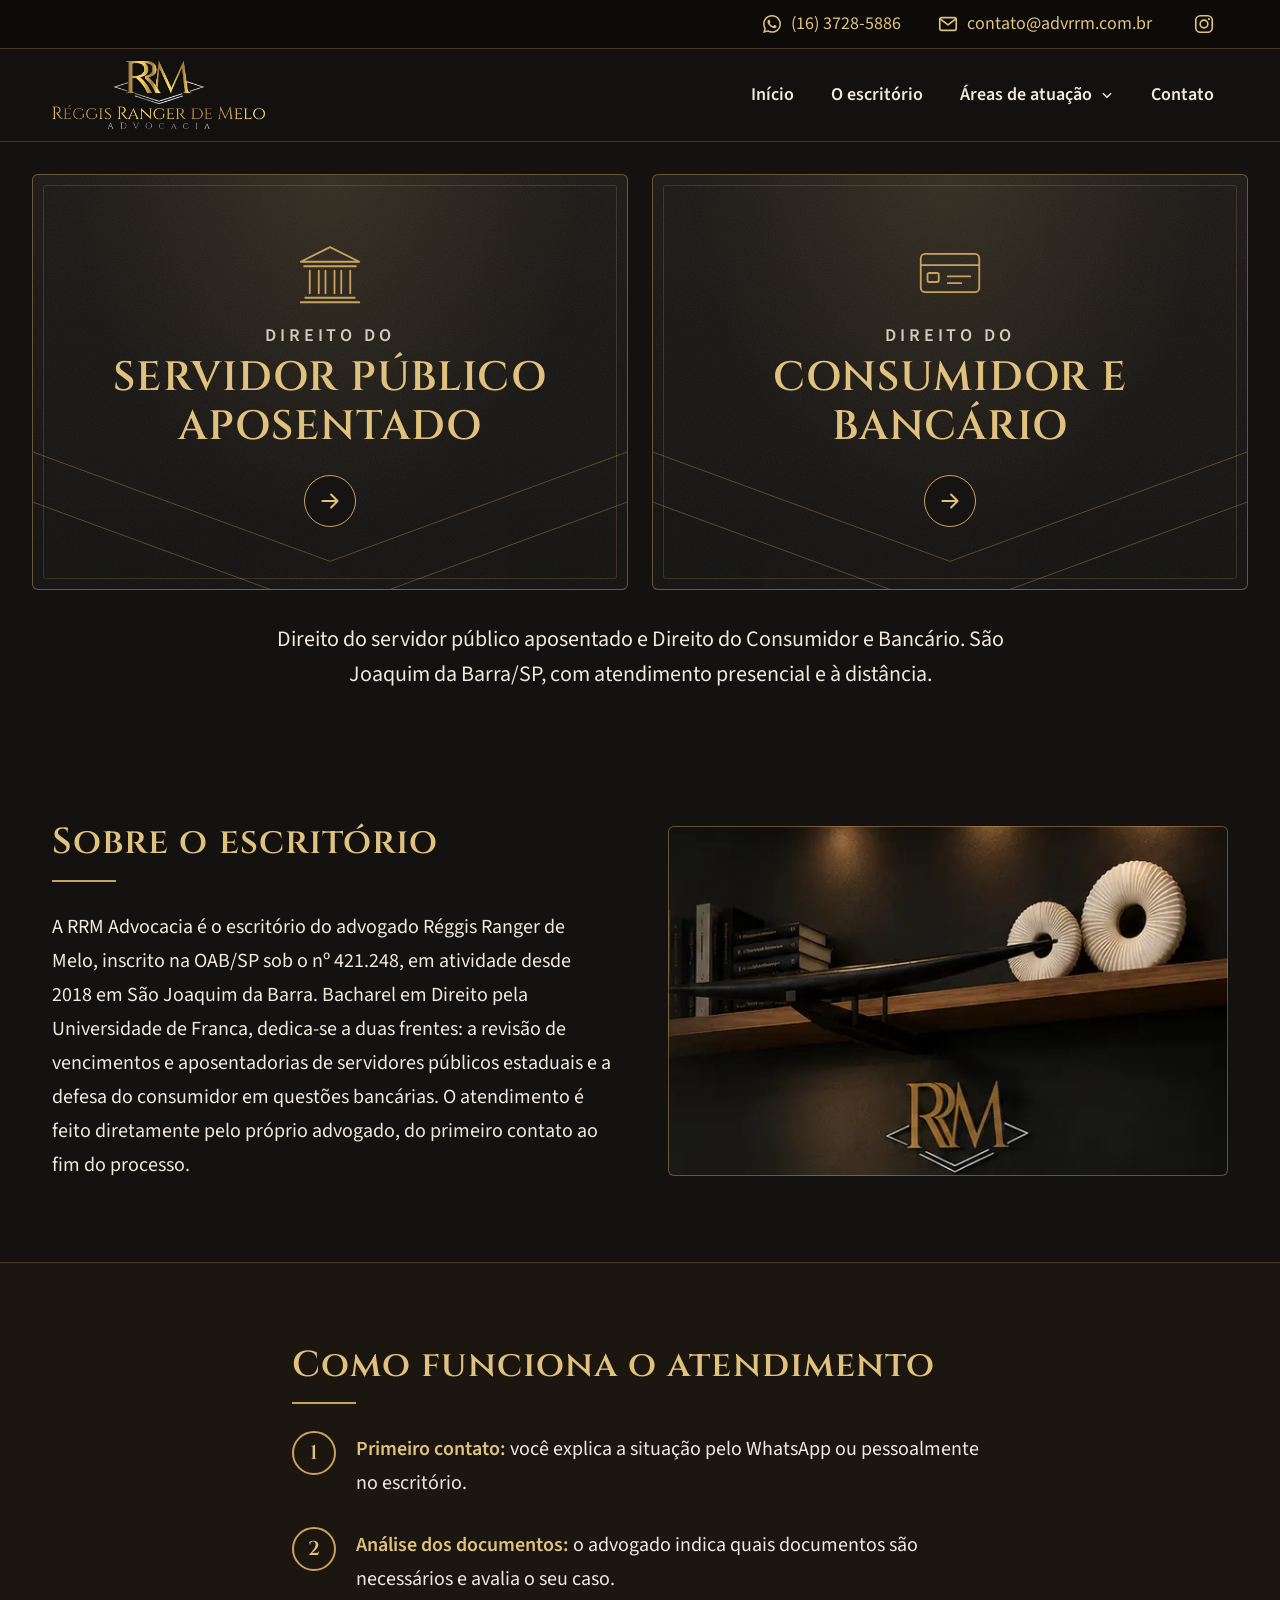
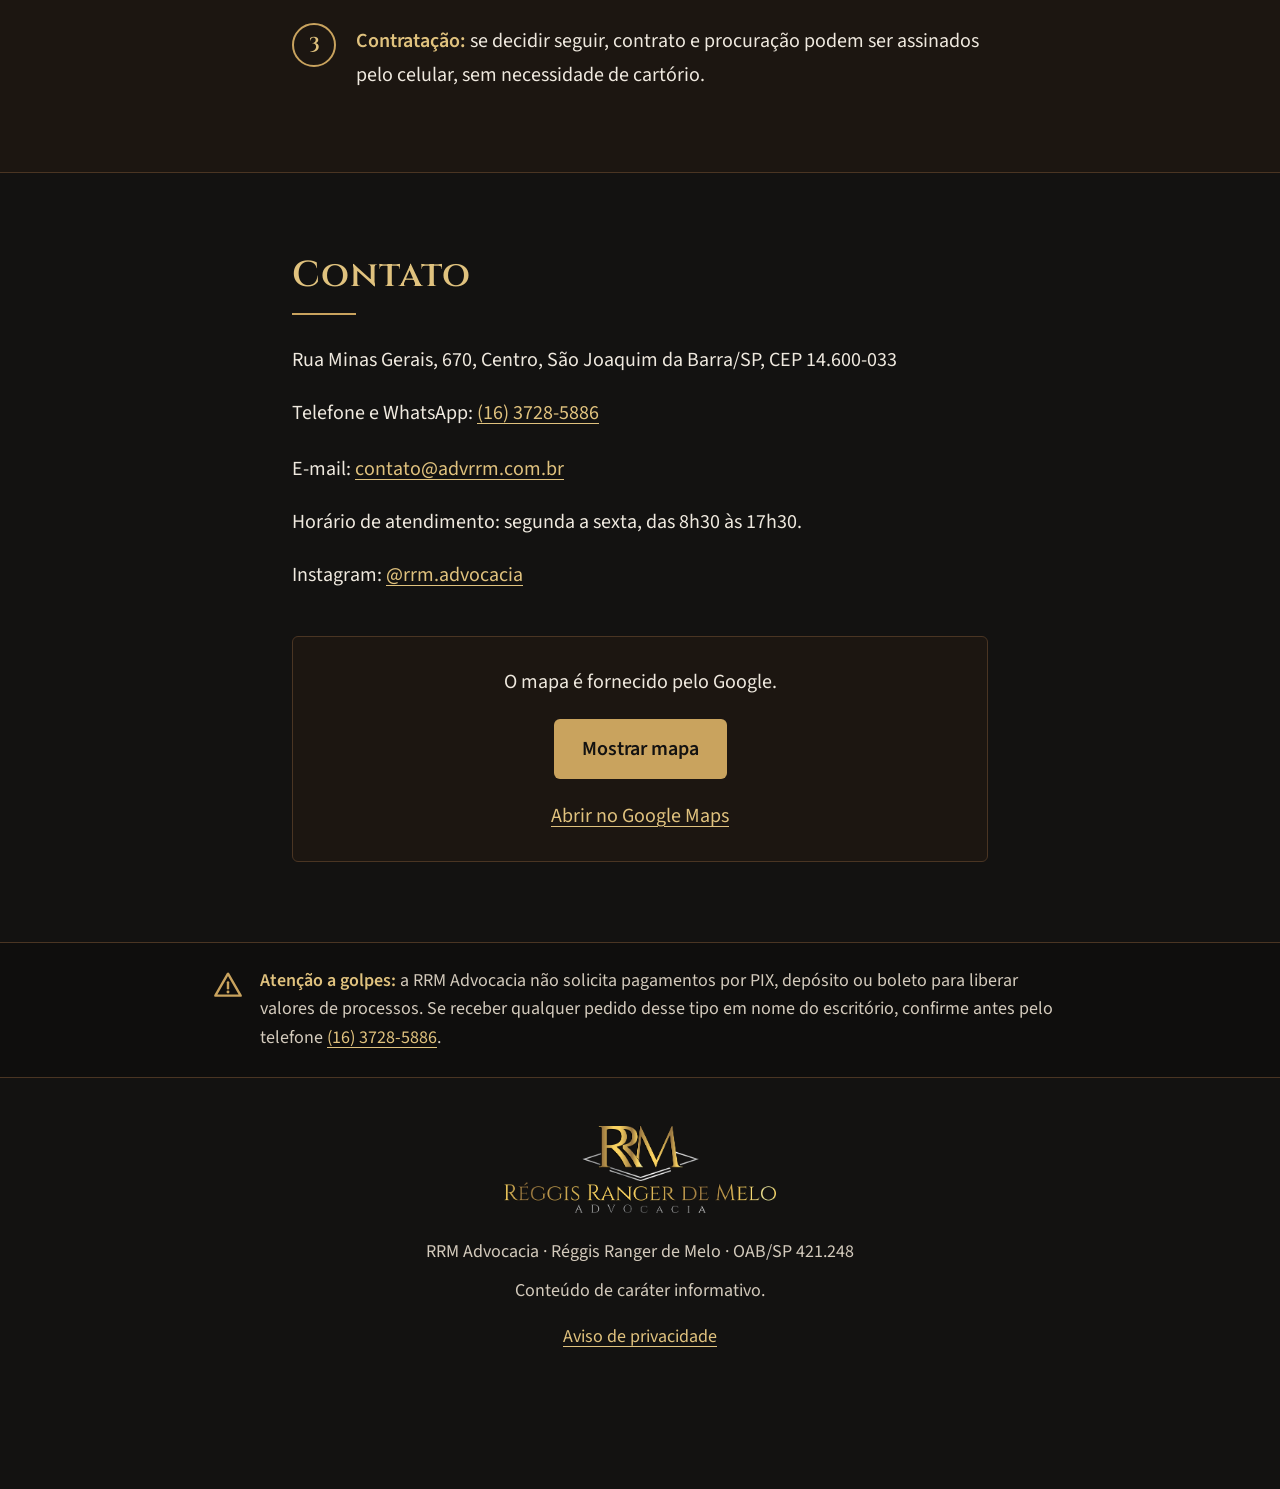
==== commit 0e377aa3: "Acrescenta perguntas frequentes, aviso contra golpe e aviso de privacidade - Perguntas frequentes em" ====
--- a/index.html
+++ b/index.html
@@ -156,11 +156,19 @@
     </section>
   </main>
 
+  <div class="aviso-golpe" role="note">
+    <div class="container">
+      <svg width="32" height="32" aria-hidden="true" focusable="false"><use href="#icone-alerta"/></svg>
+      <p><strong>Atenção a golpes:</strong> a RRM Advocacia não solicita pagamentos por PIX, depósito ou boleto para liberar valores de processos. Se receber qualquer pedido desse tipo em nome do escritório, confirme antes pelo telefone <a href="tel:+551637285886">(16) 3728-5886</a>.</p>
+    </div>
+  </div>
+
   <footer class="rodape">
     <div class="container">
       <img class="rodape-logo" src="logo-rrm.png" width="1502" height="480" alt="" loading="lazy" decoding="async">
       <p>RRM Advocacia · Réggis Ranger de Melo · OAB/SP 421.248</p>
       <p>Conteúdo de caráter informativo.</p>
+      <p><a class="rodape-link" href="privacidade.html">Aviso de privacidade</a></p>
     </div>
   </footer>
 
@@ -175,6 +183,7 @@
     <symbol id="icone-instagram" viewBox="0 0 24 24"><g fill="none" stroke="currentColor" stroke-width="1.8"><rect x="3" y="3" width="18" height="18" rx="5"/><circle cx="12" cy="12" r="4.2"/></g><circle cx="17.4" cy="6.6" r="1.2" fill="currentColor"/></symbol>
     <symbol id="icone-coluna" viewBox="0 0 64 64"><g fill="none" stroke="currentColor" stroke-width="1.6" stroke-linejoin="round" stroke-linecap="round"><path d="M6 22 32 9l26 13Z"/><path d="M9 26h46M14 30v20M22 30v20M42 30v20M50 30v20M28 30v20M36 30v20M10 54h44M6 58h52"/></g></symbol>
     <symbol id="icone-cartao" viewBox="0 0 64 64"><g fill="none" stroke="currentColor" stroke-width="1.6" stroke-linejoin="round" stroke-linecap="round"><rect x="6" y="15" width="52" height="34" rx="4"/><path d="M6 25h52"/><rect x="12" y="32" width="10" height="8" rx="1.5"/><path d="M30 35h20M30 41h12"/></g></symbol>
+    <symbol id="icone-alerta" viewBox="0 0 24 24"><g fill="none" stroke="currentColor" stroke-width="1.8" stroke-linecap="round" stroke-linejoin="round"><path d="M12 3.5 2.5 20h19Z"/><path d="M12 10v4.5"/></g><circle cx="12" cy="17.2" r="1.1" fill="currentColor"/></symbol>
     <symbol id="icone-seta" viewBox="0 0 24 24"><path d="M5 12h14M13 6l6 6-6 6" fill="none" stroke="currentColor" stroke-width="1.8" stroke-linecap="round" stroke-linejoin="round"/></symbol>
   </svg>
 
--- a/style.css
+++ b/style.css
@@ -32,10 +32,12 @@
 
 *, *::before, *::after { box-sizing: border-box; }
 
-html {
-  -webkit-text-size-adjust: 100%;
-  scroll-padding-top: 6rem; /* o cabeçalho fixo não cobre o título ao ir para uma seção */
-}
+html { -webkit-text-size-adjust: 100%; }
+
+/* Ao ir para uma seção pelo menu, o título não fica escondido sob o
+   cabeçalho fixo. O script.js atualiza --altura-cabecalho com a altura real. */
+:root { --altura-cabecalho: 6.5rem; }
+[id] { scroll-margin-top: var(--altura-cabecalho); }
 
 body {
   margin: 0;
@@ -56,6 +58,7 @@
   text-underline-offset: 4px;
 }
 a:hover { color: #fff; }
+a[href^="tel:"] { white-space: nowrap; } /* o número de telefone não se divide em duas linhas */
 a:focus-visible, button:focus-visible {
   outline: 3px solid var(--ouro-claro);
   outline-offset: 3px;
@@ -421,6 +424,52 @@
 
 .area-acao { margin-top: 2.5rem !important; }
 
+/* Perguntas frequentes (sanfona) */
+.faq { margin-top: 3.5rem; }
+.pergunta {
+  margin-bottom: .75rem;
+  border: 1px solid var(--linha);
+  border-radius: 6px;
+  background: var(--preto-madeira);
+}
+.pergunta summary {
+  display: flex;
+  align-items: center;
+  justify-content: space-between;
+  gap: 1rem;
+  min-height: 4rem;
+  padding: .9rem 1.25rem;
+  list-style: none;
+  cursor: pointer;
+  font-size: 1.25rem;
+  font-weight: 600;
+  line-height: 1.4;
+  color: var(--texto);
+}
+.pergunta summary::-webkit-details-marker { display: none; }
+.pergunta summary::after {
+  content: "";
+  flex: none;
+  width: .7rem;
+  height: .7rem;
+  margin: -.3rem .25rem 0 0;
+  border-right: 2px solid var(--ouro);
+  border-bottom: 2px solid var(--ouro);
+  transform: rotate(45deg);
+}
+.pergunta summary:hover { color: var(--ouro-claro); }
+.pergunta summary:focus-visible { outline: 3px solid var(--ouro-claro); outline-offset: 2px; border-radius: 6px; }
+.pergunta[open] summary { color: var(--ouro-claro); border-bottom: 1px solid var(--linha); }
+.pergunta[open] summary::after { transform: rotate(-135deg); margin-top: .35rem; }
+.secao .pergunta p { margin: 0; padding: 1rem 1.25rem 1.25rem; }
+
+/* Aviso de privacidade */
+.texto-legal h2 {
+  font-size: clamp(1.35rem, 5vw, 1.6rem);
+  margin: 2.75rem 0 1rem;
+}
+.texto-legal h2::after { width: 3rem; margin-top: .6rem; }
+
 @media (min-width: 48rem) {
   .pagina-topo { padding: 4.5rem 0 5rem; }
 }
@@ -523,6 +572,28 @@
   .mapa iframe { height: 26rem; }
 }
 
+/* ---------- Aviso contra golpe ---------- */
+
+.aviso-golpe {
+  padding: 1.5rem 0;
+  background: #0f0e0d;
+  border-top: 1px solid var(--linha);
+}
+.aviso-golpe .container {
+  display: flex;
+  align-items: flex-start;
+  gap: 1rem;
+  max-width: 56rem;
+}
+.aviso-golpe svg { flex: none; margin-top: .15rem; color: var(--ouro); }
+.aviso-golpe p {
+  margin: 0;
+  font-size: 1.125rem;
+  line-height: 1.6;
+  color: var(--texto-suave);
+}
+.aviso-golpe strong { color: var(--ouro-claro); font-weight: 600; }
+
 /* ---------- Rodapé ---------- */
 
 .rodape {
@@ -533,6 +604,7 @@
   border-top: 1px solid var(--linha);
 }
 .rodape p { margin: 0 0 .5rem; }
+.rodape-link { display: inline-block; padding: .5rem 0; }
 .rodape-logo {
   width: 100%;
   max-width: 17rem;
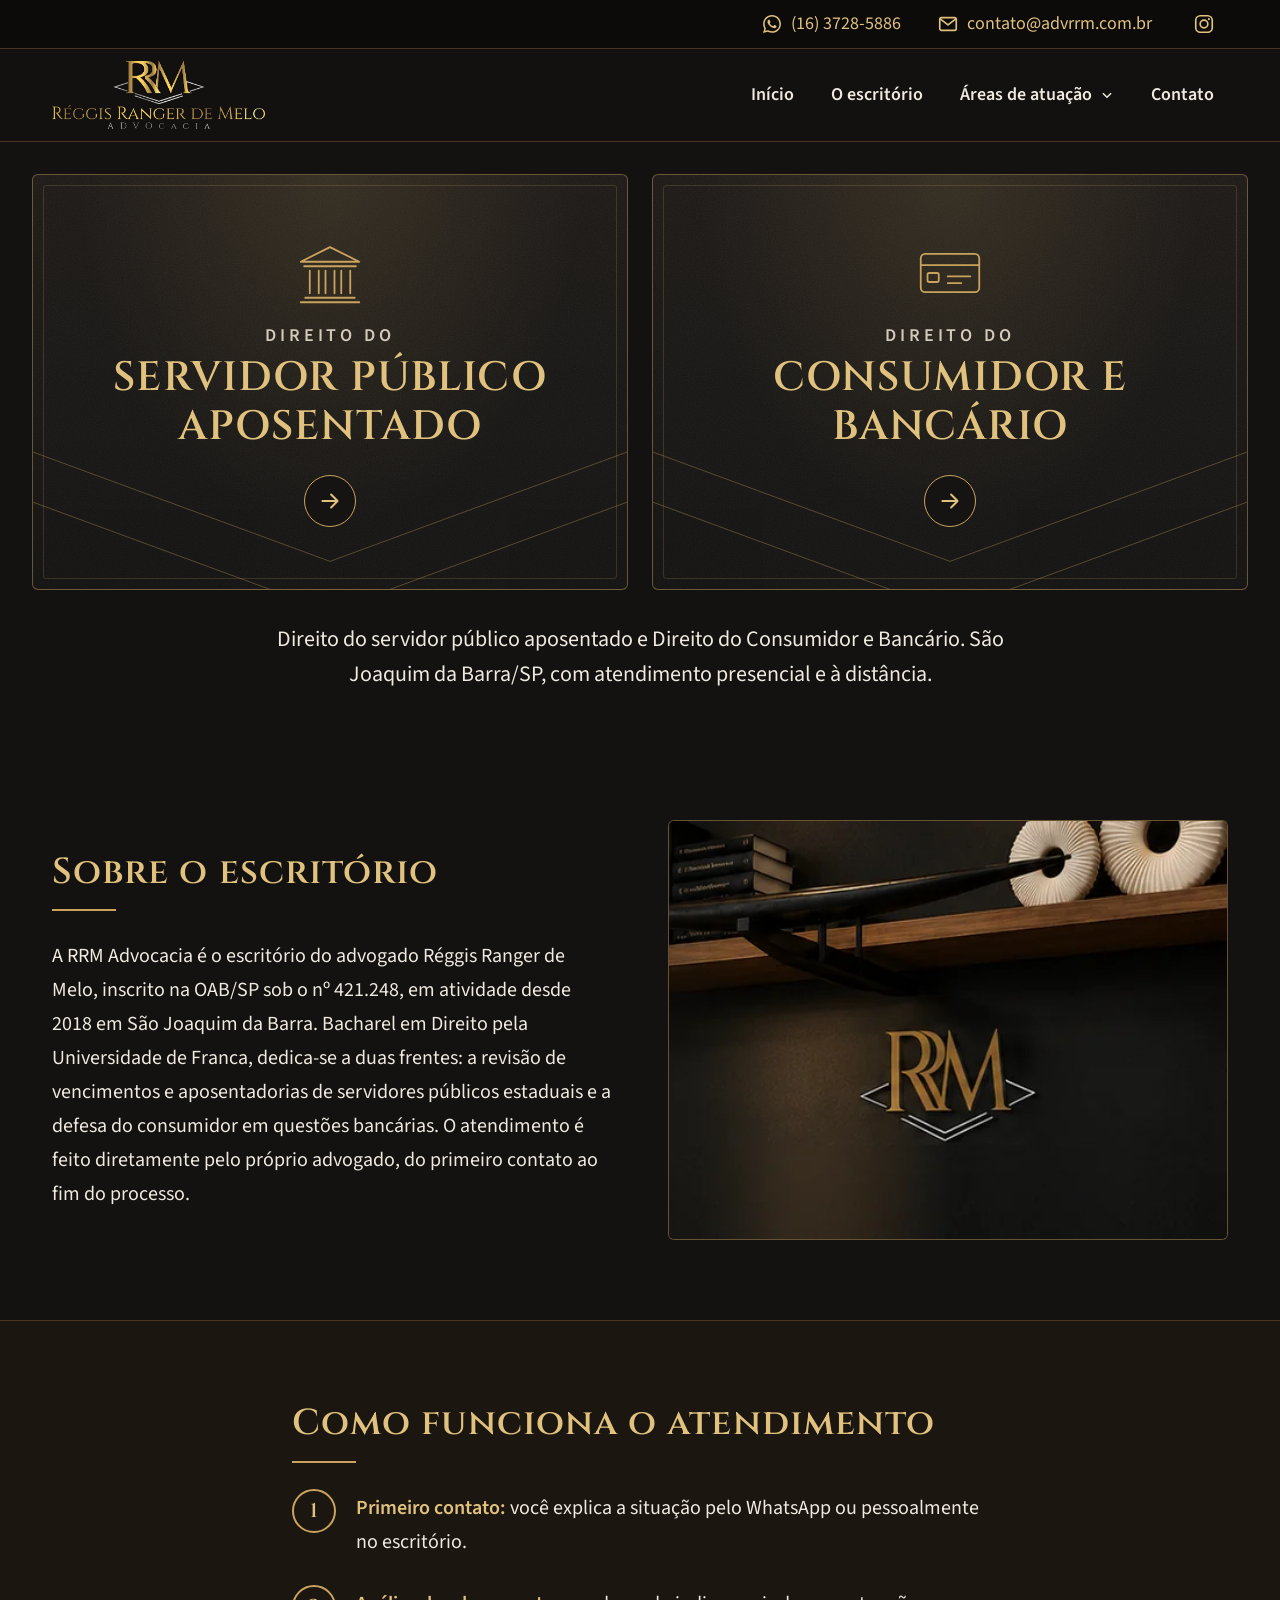
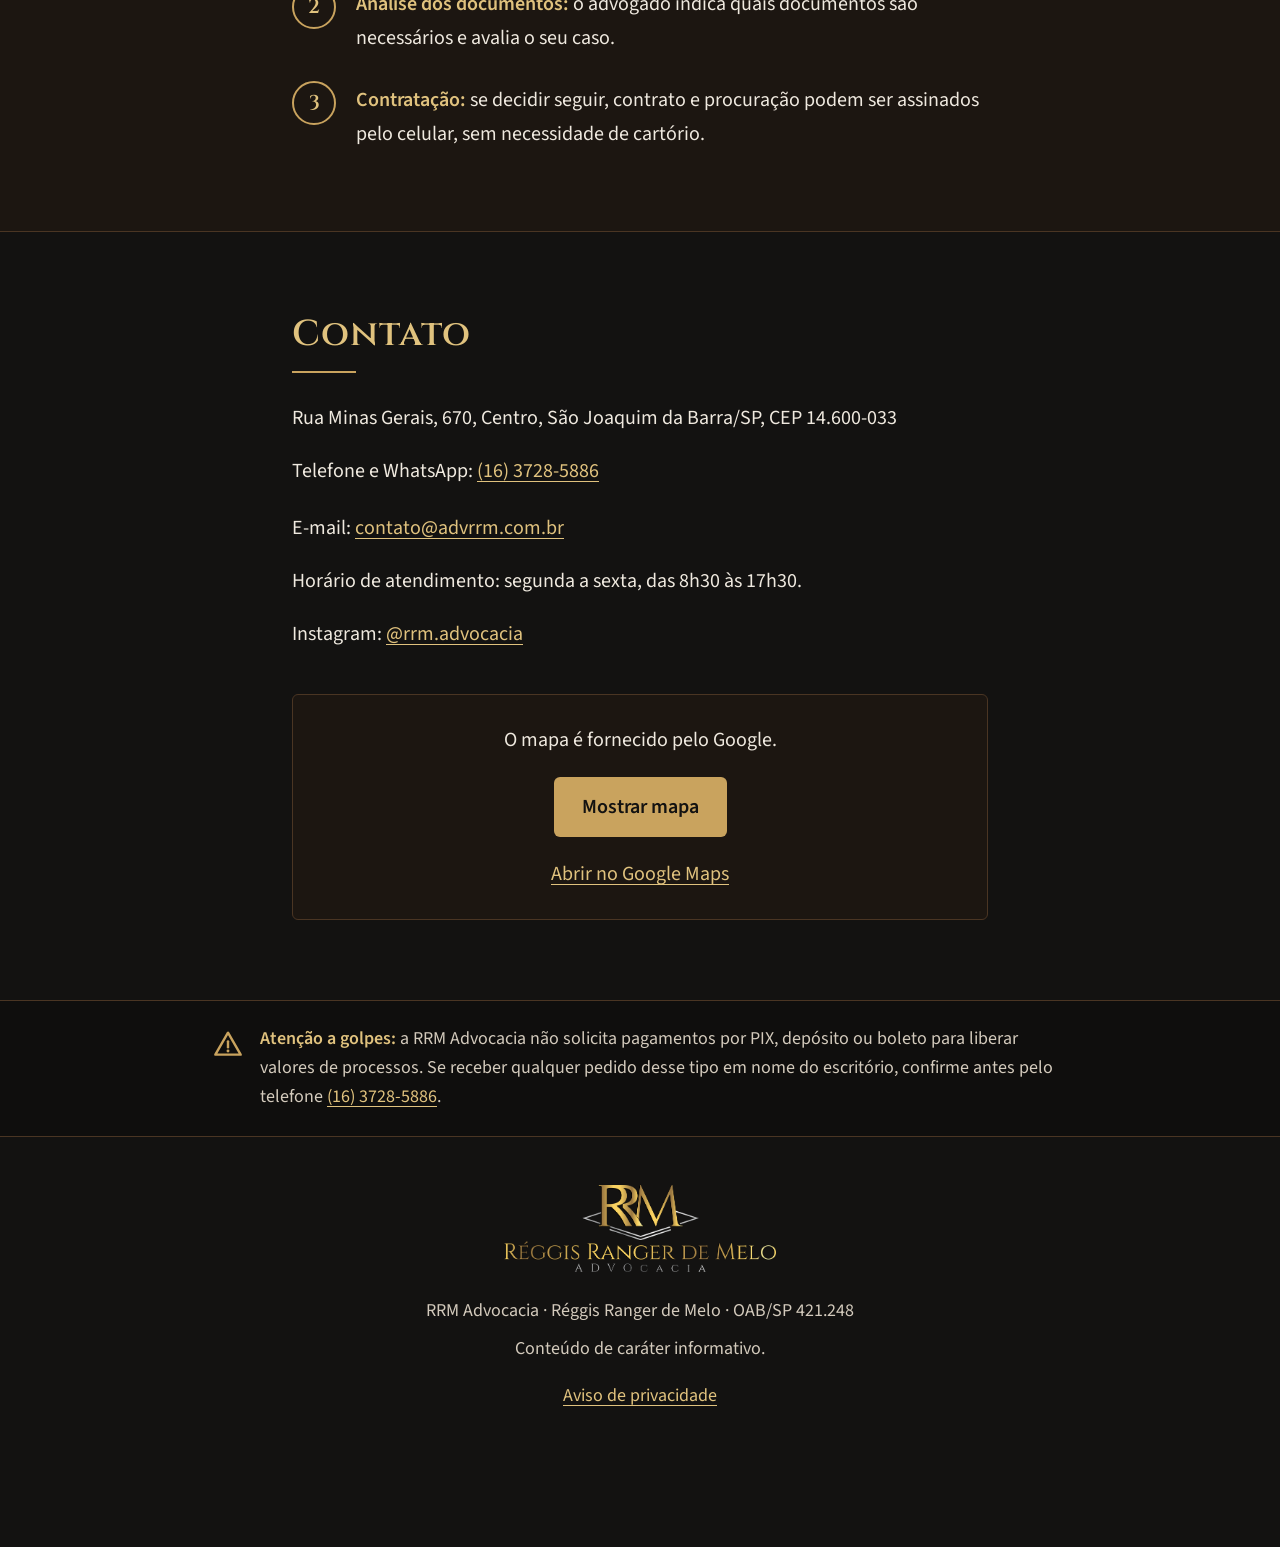
==== commit e2f1292b: "Usa imagem própria e fixa na seção Sobre o escritório - Novo sobre-rm.webp (com sobre-rm.png como al" ====
--- a/index.html
+++ b/index.html
@@ -117,7 +117,10 @@
 
     <section class="secao" id="escritorio" aria-labelledby="escritorio-titulo">
       <div class="container container-largo sobre">
-        <div class="sobre-imagem" aria-hidden="true"></div>
+        <picture class="sobre-imagem">
+          <source srcset="sobre-rm.webp" type="image/webp">
+          <img src="sobre-rm.png" width="480" height="360" alt="" loading="lazy" decoding="async">
+        </picture>
         <div class="sobre-texto">
           <h2 id="escritorio-titulo">Sobre o escritório</h2>
           <p>A RRM Advocacia é o escritório do advogado Réggis Ranger de Melo, inscrito na OAB/SP sob o nº 421.248, em atividade desde 2018 em São Joaquim da Barra. Bacharel em Direito pela Universidade de Franca, dedica-se a duas frentes: a revisão de vencimentos e aposentadorias de servidores públicos estaduais e a defesa do consumidor em questões bancárias. O atendimento é feito diretamente pelo próprio advogado, do primeiro contato ao fim do processo.</p>
--- a/style.css
+++ b/style.css
@@ -380,20 +380,20 @@
 
 .container-largo { max-width: 76rem; }
 
-/* Recorte da imagem do escritório: prateleira e monograma "RM",
-   sem a linha com o nome e sem a faixa de texto da parte de baixo.
-   Área usada na imagem original (1254 × 1254): x 640–1230, y 200–569. */
+/* Imagem própria da seção (sobre-rm.webp / sobre-rm.png), já recortada a
+   partir de fundo-escritorio.png: o monograma e o losango ficam inteiros e
+   centralizados. É exibida inteira, na proporção fixa de 4:3, sem recorte. */
 .sobre-imagem {
-  aspect-ratio: 590 / 369;
+  display: block;
   margin-bottom: 2rem;
+}
+.sobre-imagem img {
+  width: 100%;
+  height: auto;
+  aspect-ratio: 4 / 3;
   border: 1px solid rgba(201, 163, 94, .45);
   border-radius: 6px;
   background-color: var(--preto);
-  background-image: url("fundo-escritorio.png");
-  background-image: image-set(url("fundo-escritorio.webp") type("image/webp"), url("fundo-escritorio.png") type("image/png"));
-  background-repeat: no-repeat;
-  background-size: 212.54% auto;
-  background-position: 96.39% 22.6%;
 }
 
 @media (min-width: 64rem) {
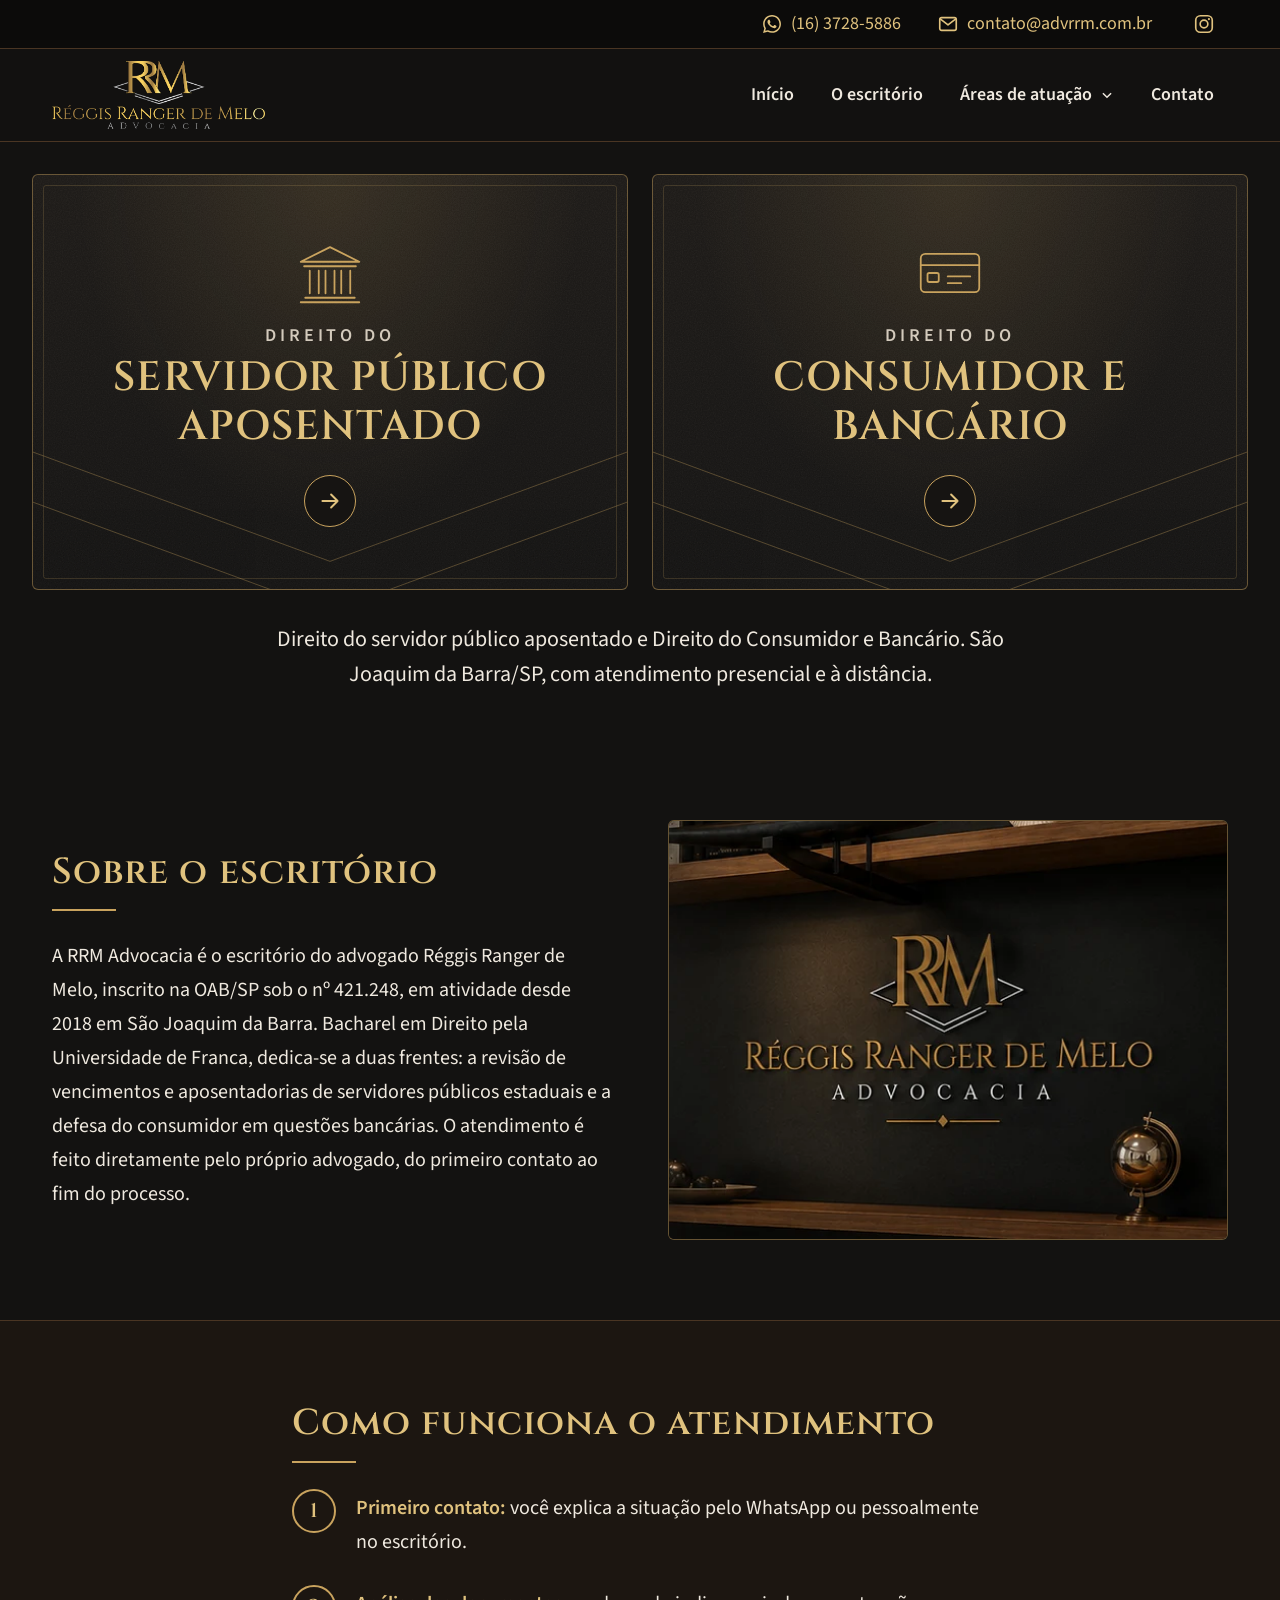
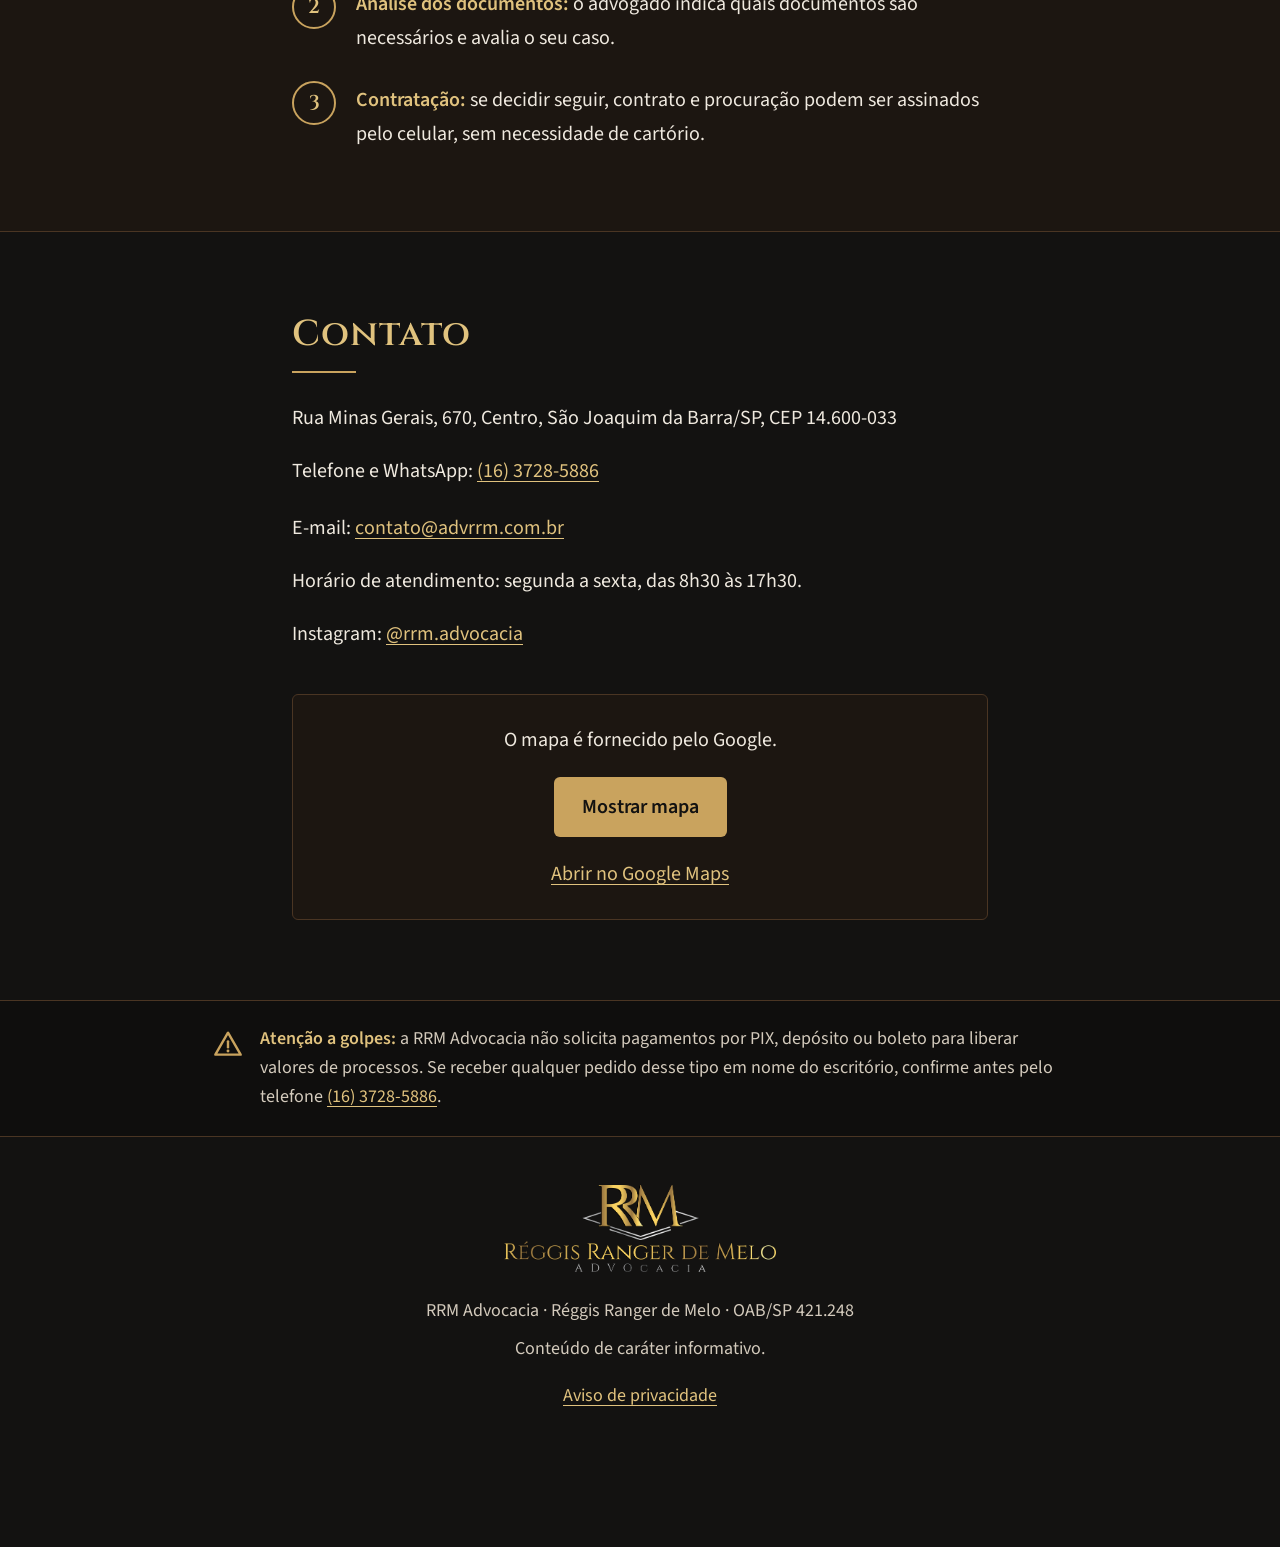
==== commit a7b765e7: "Troca a imagem do Sobre por um recorte fiel da placa inteira - sobre-rm.png e sobre-rm.webp agora sã" ====
--- a/index.html
+++ b/index.html
@@ -119,7 +119,7 @@
       <div class="container container-largo sobre">
         <picture class="sobre-imagem">
           <source srcset="sobre-rm.webp" type="image/webp">
-          <img src="sobre-rm.png" width="480" height="360" alt="" loading="lazy" decoding="async">
+          <img src="sobre-rm.png" width="548" height="411" alt="" loading="lazy" decoding="async">
         </picture>
         <div class="sobre-texto">
           <h2 id="escritorio-titulo">Sobre o escritório</h2>
@@ -191,5 +191,6 @@
   </svg>
 
   <script src="script.js" defer></script>
+  <!-- Cloudflare Web Analytics --><script type='module' src='https://static.cloudflareinsights.com/beacon.min.js' data-cf-beacon='{"token": "990695eda1e849b4b860014d4d58124f"}'></script><!-- End Cloudflare Web Analytics -->
 </body>
 </html>
--- a/style.css
+++ b/style.css
@@ -380,9 +380,10 @@
 
 .container-largo { max-width: 76rem; }
 
-/* Imagem própria da seção (sobre-rm.webp / sobre-rm.png), já recortada a
-   partir de fundo-escritorio.png: o monograma e o losango ficam inteiros e
-   centralizados. É exibida inteira, na proporção fixa de 4:3, sem recorte. */
+/* Imagem própria da seção (sobre-rm.webp / sobre-rm.png): recorte fiel de
+   fundo-escritorio.png, sem retoque, com a placa inteira (monograma, nome,
+   ADVOCACIA e ornamento) centralizada. É exibida inteira, na proporção fixa
+   de 4:3, sem recorte. */
 .sobre-imagem {
   display: block;
   margin-bottom: 2rem;
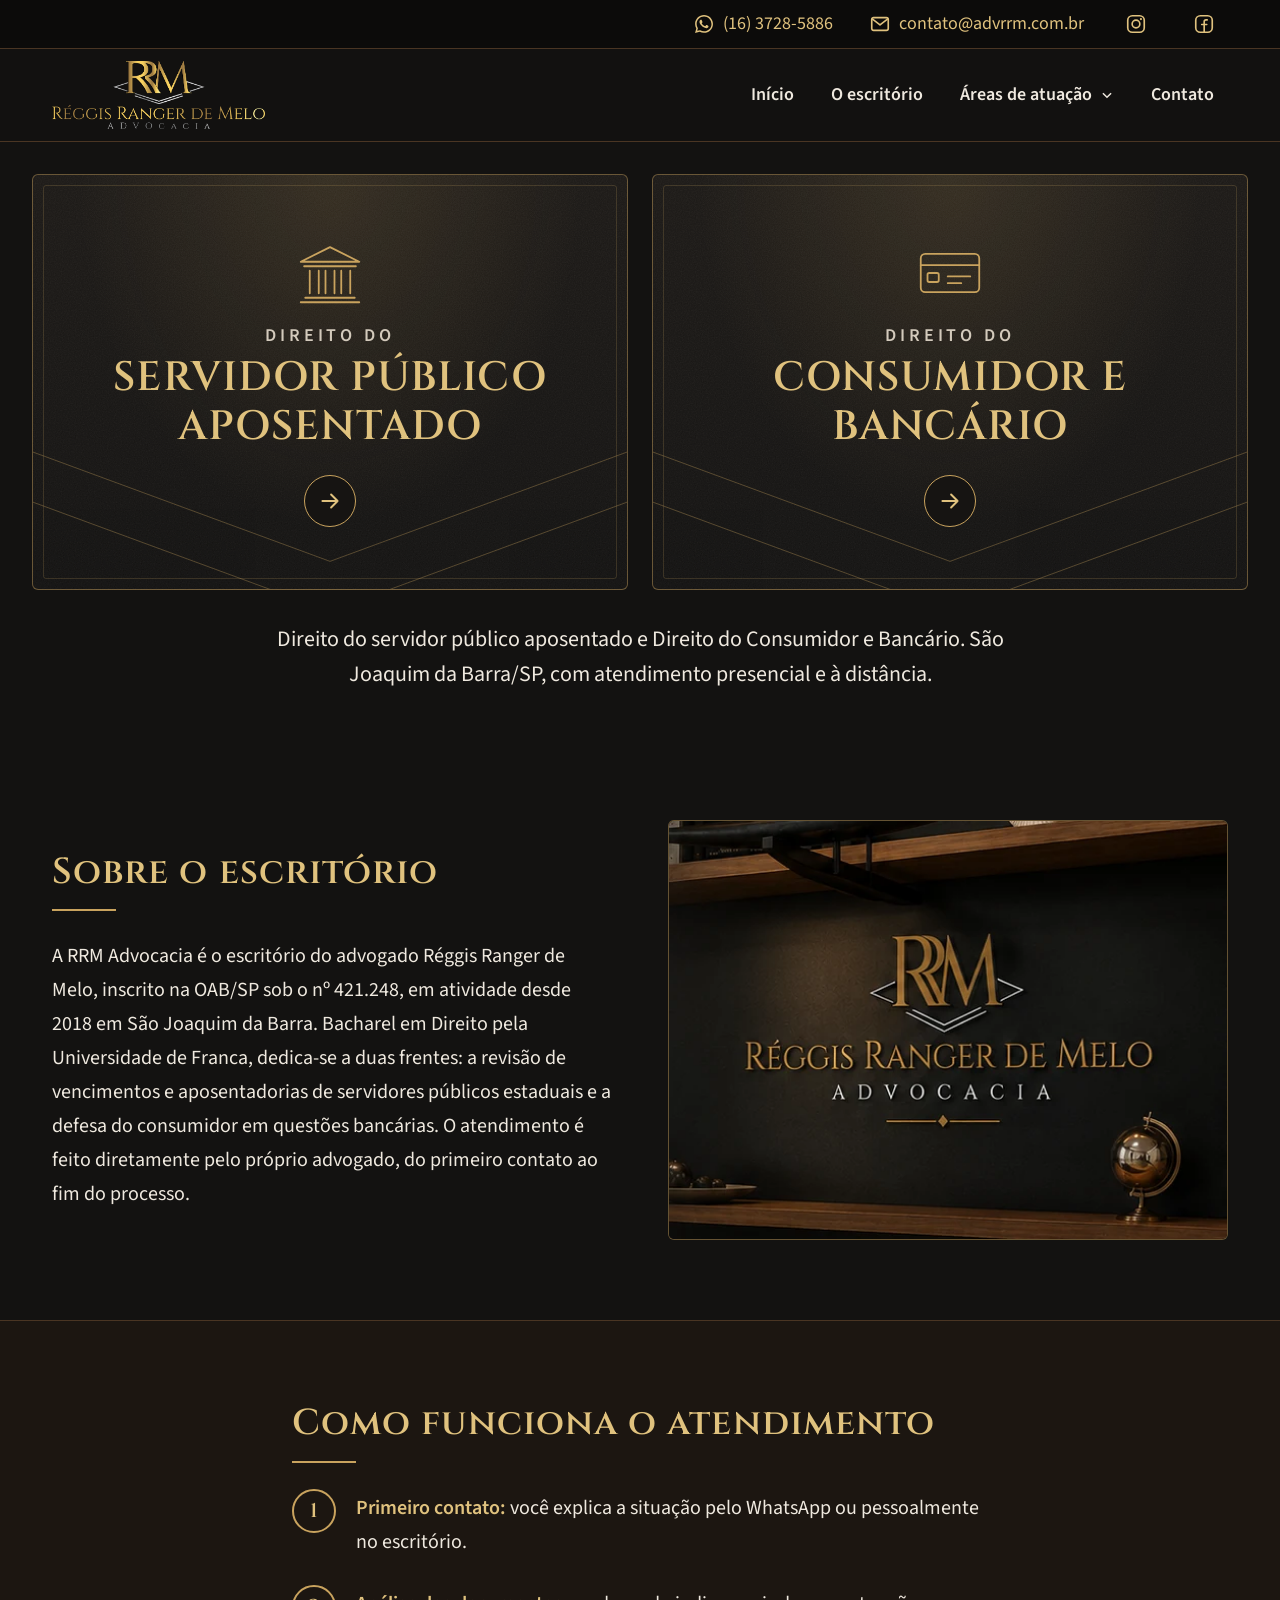
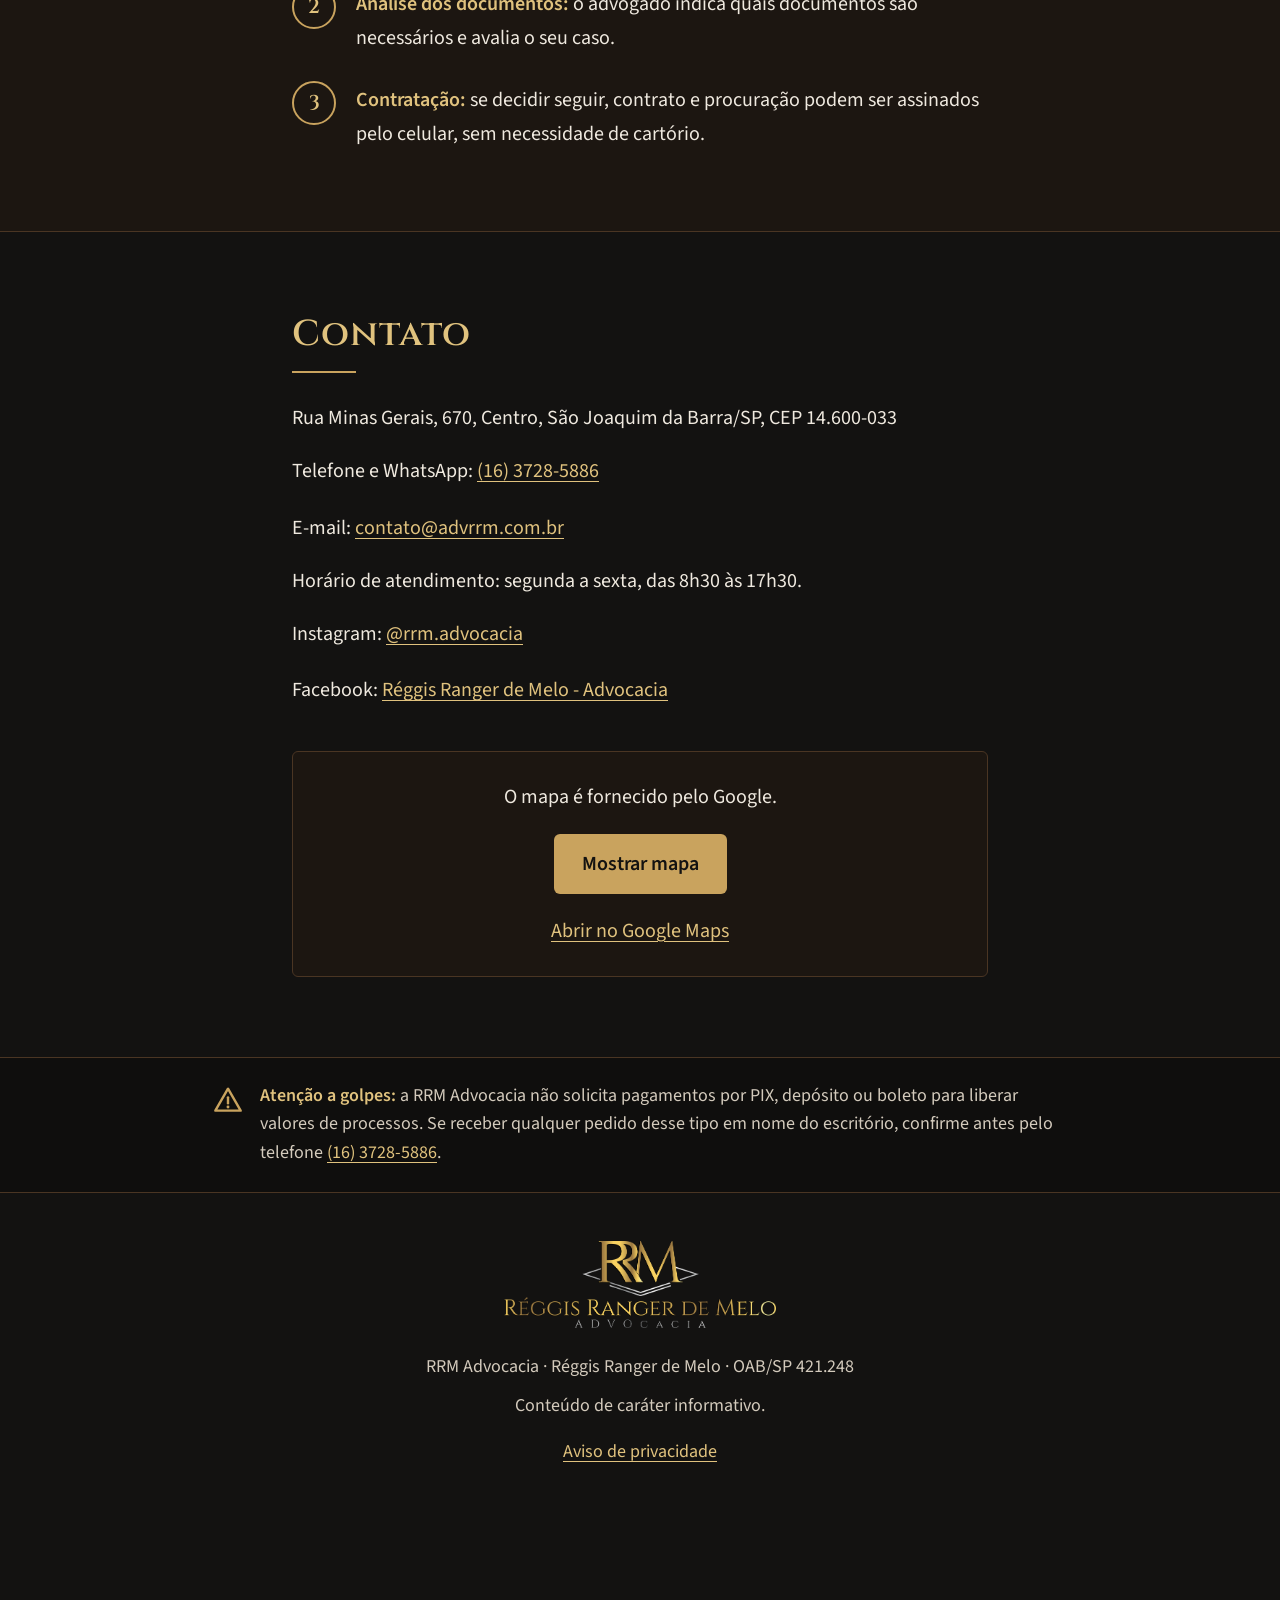
==== commit 0617f799: "Inclui o Facebook do escritório ao lado do Instagram - Faixa do alto: ícone do Facebook ao lado do I" ====
--- a/index.html
+++ b/index.html
@@ -52,7 +52,11 @@
       "dayOfWeek": ["Monday", "Tuesday", "Wednesday", "Thursday", "Friday"],
       "opens": "08:30",
       "closes": "17:30"
-    }
+    },
+    "sameAs": [
+      "https://www.facebook.com/reggisadvocacia",
+      "https://instagram.com/rrm.advocacia"
+    ]
   }
   </script>
 </head>
@@ -67,8 +71,11 @@
         <svg width="22" height="22" aria-hidden="true" focusable="false"><use href="#icone-email"/></svg>
         <span class="faixa-texto">contato@advrrm.com.br</span>
       </a>
-      <a href="https://instagram.com/rrm.advocacia" rel="noopener" aria-label="Instagram @rrm.advocacia">
+      <a href="https://instagram.com/rrm.advocacia" target="_blank" rel="noopener noreferrer" aria-label="Instagram @rrm.advocacia">
         <svg width="22" height="22" aria-hidden="true" focusable="false"><use href="#icone-instagram"/></svg>
+      </a>
+      <a href="https://www.facebook.com/reggisadvocacia" target="_blank" rel="noopener noreferrer" aria-label="Facebook Réggis Ranger de Melo - Advocacia">
+        <svg width="22" height="22" aria-hidden="true" focusable="false"><use href="#icone-facebook"/></svg>
       </a>
     </div>
   </div>
@@ -147,7 +154,8 @@
           <p>Telefone e WhatsApp: <a href="tel:+551637285886">(16) 3728-5886</a></p>
           <p>E-mail: <a href="mailto:contato@advrrm.com.br">contato@advrrm.com.br</a></p>
           <p>Horário de atendimento: segunda a sexta, das 8h30 às 17h30.</p>
-          <p>Instagram: <a href="https://instagram.com/rrm.advocacia" rel="noopener">@rrm.advocacia</a></p>
+          <p>Instagram: <a href="https://instagram.com/rrm.advocacia" target="_blank" rel="noopener noreferrer">@rrm.advocacia</a></p>
+          <p>Facebook: <a href="https://www.facebook.com/reggisadvocacia" target="_blank" rel="noopener noreferrer">Réggis Ranger de Melo - Advocacia</a></p>
         </address>
 
         <div class="mapa" id="mapa">
@@ -184,6 +192,7 @@
     <symbol id="icone-whatsapp" viewBox="0 0 32 32"><path fill="currentColor" d="M16.04 3C8.86 3 3.04 8.8 3.04 15.96c0 2.3.6 4.53 1.75 6.5L3 29l6.72-1.76a13 13 0 0 0 6.32 1.61h.01c7.17 0 13-5.8 13-12.96C29.05 8.8 23.21 3 16.04 3Zm0 23.66h-.01c-1.94 0-3.85-.52-5.51-1.51l-.4-.23-3.99 1.04 1.07-3.88-.26-.4a10.7 10.7 0 0 1-1.65-5.72c0-5.95 4.85-10.79 10.8-10.79 2.88 0 5.59 1.12 7.63 3.16a10.7 10.7 0 0 1 3.16 7.63c0 5.95-4.85 10.7-10.84 10.7Zm5.92-8.07c-.32-.16-1.92-.95-2.22-1.05-.3-.11-.51-.16-.73.16-.22.32-.84 1.05-1.03 1.27-.19.21-.38.24-.7.08-.33-.16-1.38-.51-2.62-1.62-.97-.86-1.62-1.93-1.81-2.25-.19-.32-.02-.5.14-.66.15-.14.33-.38.49-.57.16-.19.21-.32.32-.54.11-.21.05-.4-.03-.56-.08-.16-.73-1.75-1-2.4-.26-.63-.53-.54-.73-.55h-.62c-.21 0-.56.08-.86.4-.3.32-1.13 1.1-1.13 2.69s1.16 3.12 1.32 3.34c.16.21 2.28 3.47 5.52 4.87.77.33 1.37.53 1.84.68.77.24 1.48.21 2.03.13.62-.09 1.92-.78 2.19-1.54.27-.76.27-1.4.19-1.54-.08-.13-.29-.21-.62-.37Z"/></symbol>
     <symbol id="icone-email" viewBox="0 0 24 24"><g fill="none" stroke="currentColor" stroke-width="1.8" stroke-linejoin="round"><rect x="3" y="5" width="18" height="14" rx="2"/><path d="M3.5 6.5 12 13l8.5-6.5"/></g></symbol>
     <symbol id="icone-instagram" viewBox="0 0 24 24"><g fill="none" stroke="currentColor" stroke-width="1.8"><rect x="3" y="3" width="18" height="18" rx="5"/><circle cx="12" cy="12" r="4.2"/></g><circle cx="17.4" cy="6.6" r="1.2" fill="currentColor"/></symbol>
+    <symbol id="icone-facebook" viewBox="0 0 24 24"><g fill="none" stroke="currentColor" stroke-width="1.8" stroke-linecap="round"><rect x="3" y="3" width="18" height="18" rx="5"/><path d="M15.5 7.5h-1.3c-1.3 0-2 .8-2 2.1V21M9.5 12.5h5.5"/></g></symbol>
     <symbol id="icone-coluna" viewBox="0 0 64 64"><g fill="none" stroke="currentColor" stroke-width="1.6" stroke-linejoin="round" stroke-linecap="round"><path d="M6 22 32 9l26 13Z"/><path d="M9 26h46M14 30v20M22 30v20M42 30v20M50 30v20M28 30v20M36 30v20M10 54h44M6 58h52"/></g></symbol>
     <symbol id="icone-cartao" viewBox="0 0 64 64"><g fill="none" stroke="currentColor" stroke-width="1.6" stroke-linejoin="round" stroke-linecap="round"><rect x="6" y="15" width="52" height="34" rx="4"/><path d="M6 25h52"/><rect x="12" y="32" width="10" height="8" rx="1.5"/><path d="M30 35h20M30 41h12"/></g></symbol>
     <symbol id="icone-alerta" viewBox="0 0 24 24"><g fill="none" stroke="currentColor" stroke-width="1.8" stroke-linecap="round" stroke-linejoin="round"><path d="M12 3.5 2.5 20h19Z"/><path d="M12 10v4.5"/></g><circle cx="12" cy="17.2" r="1.1" fill="currentColor"/></symbol>
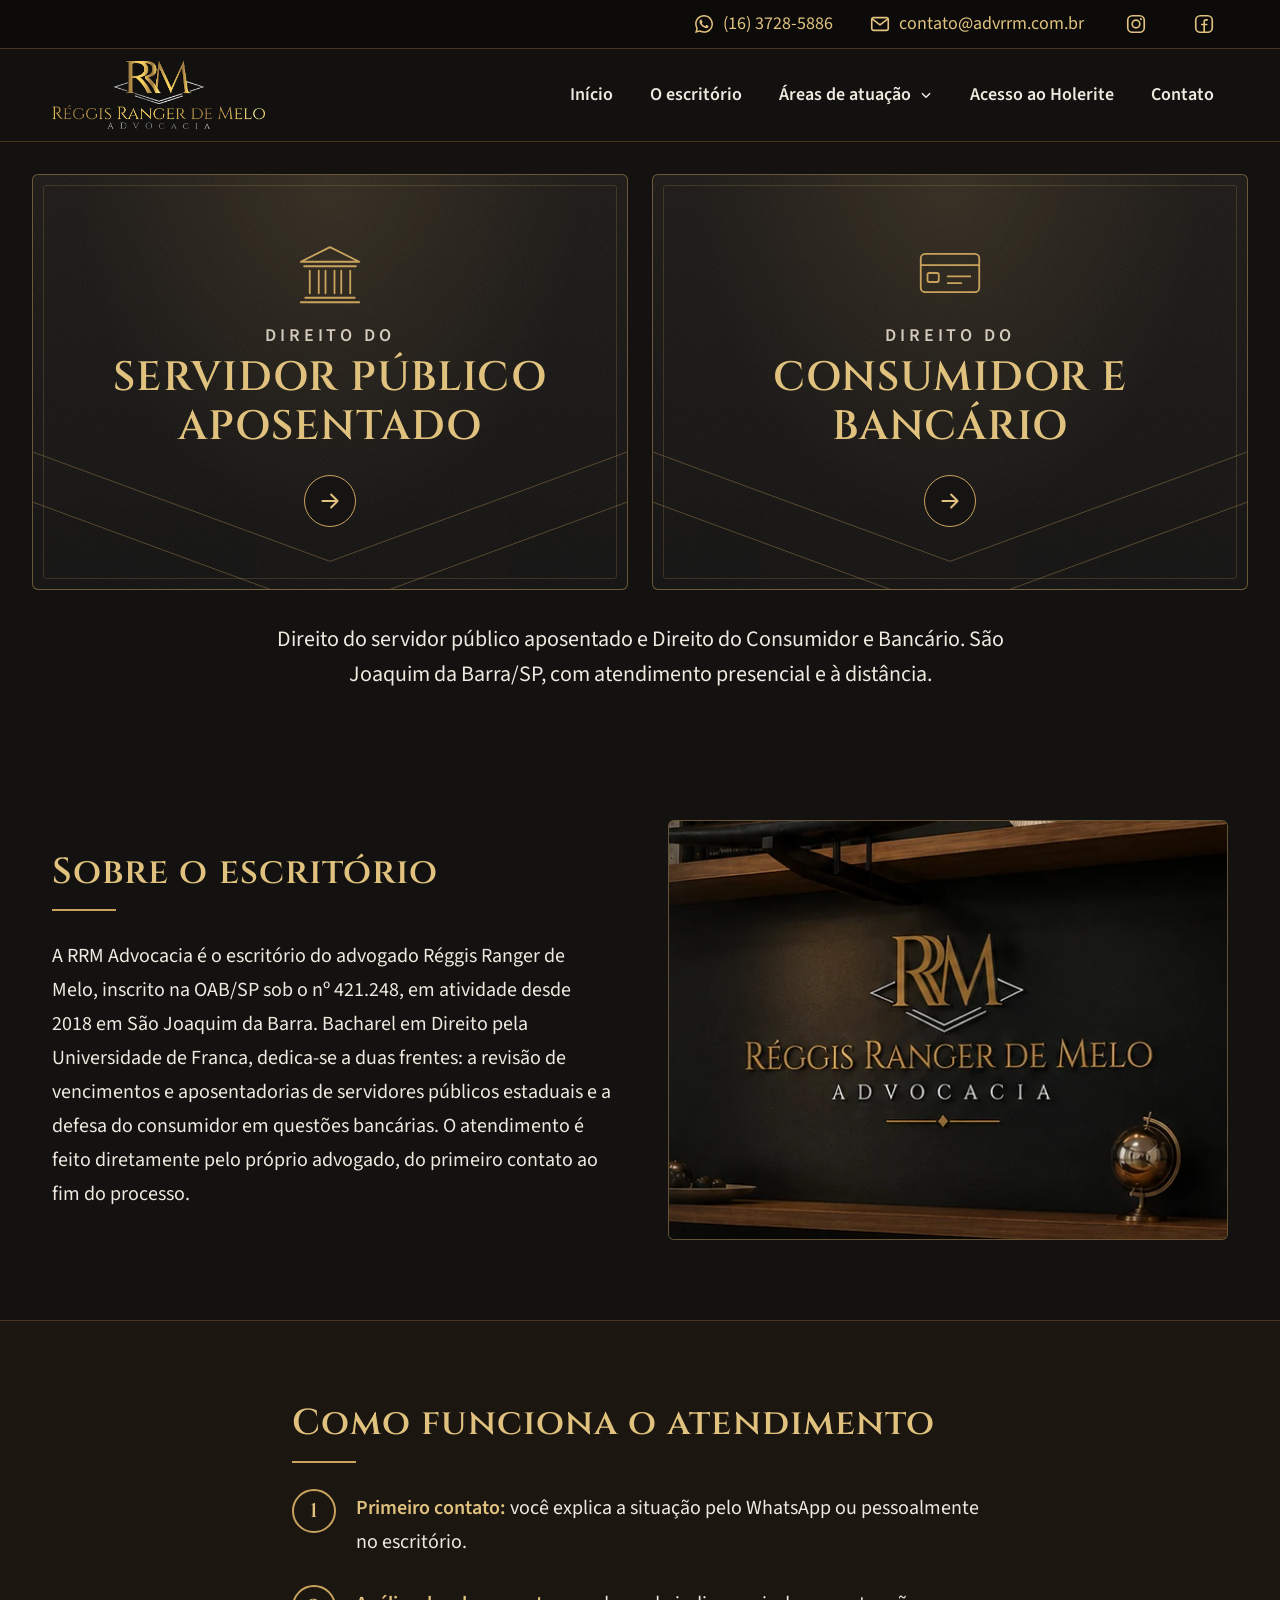
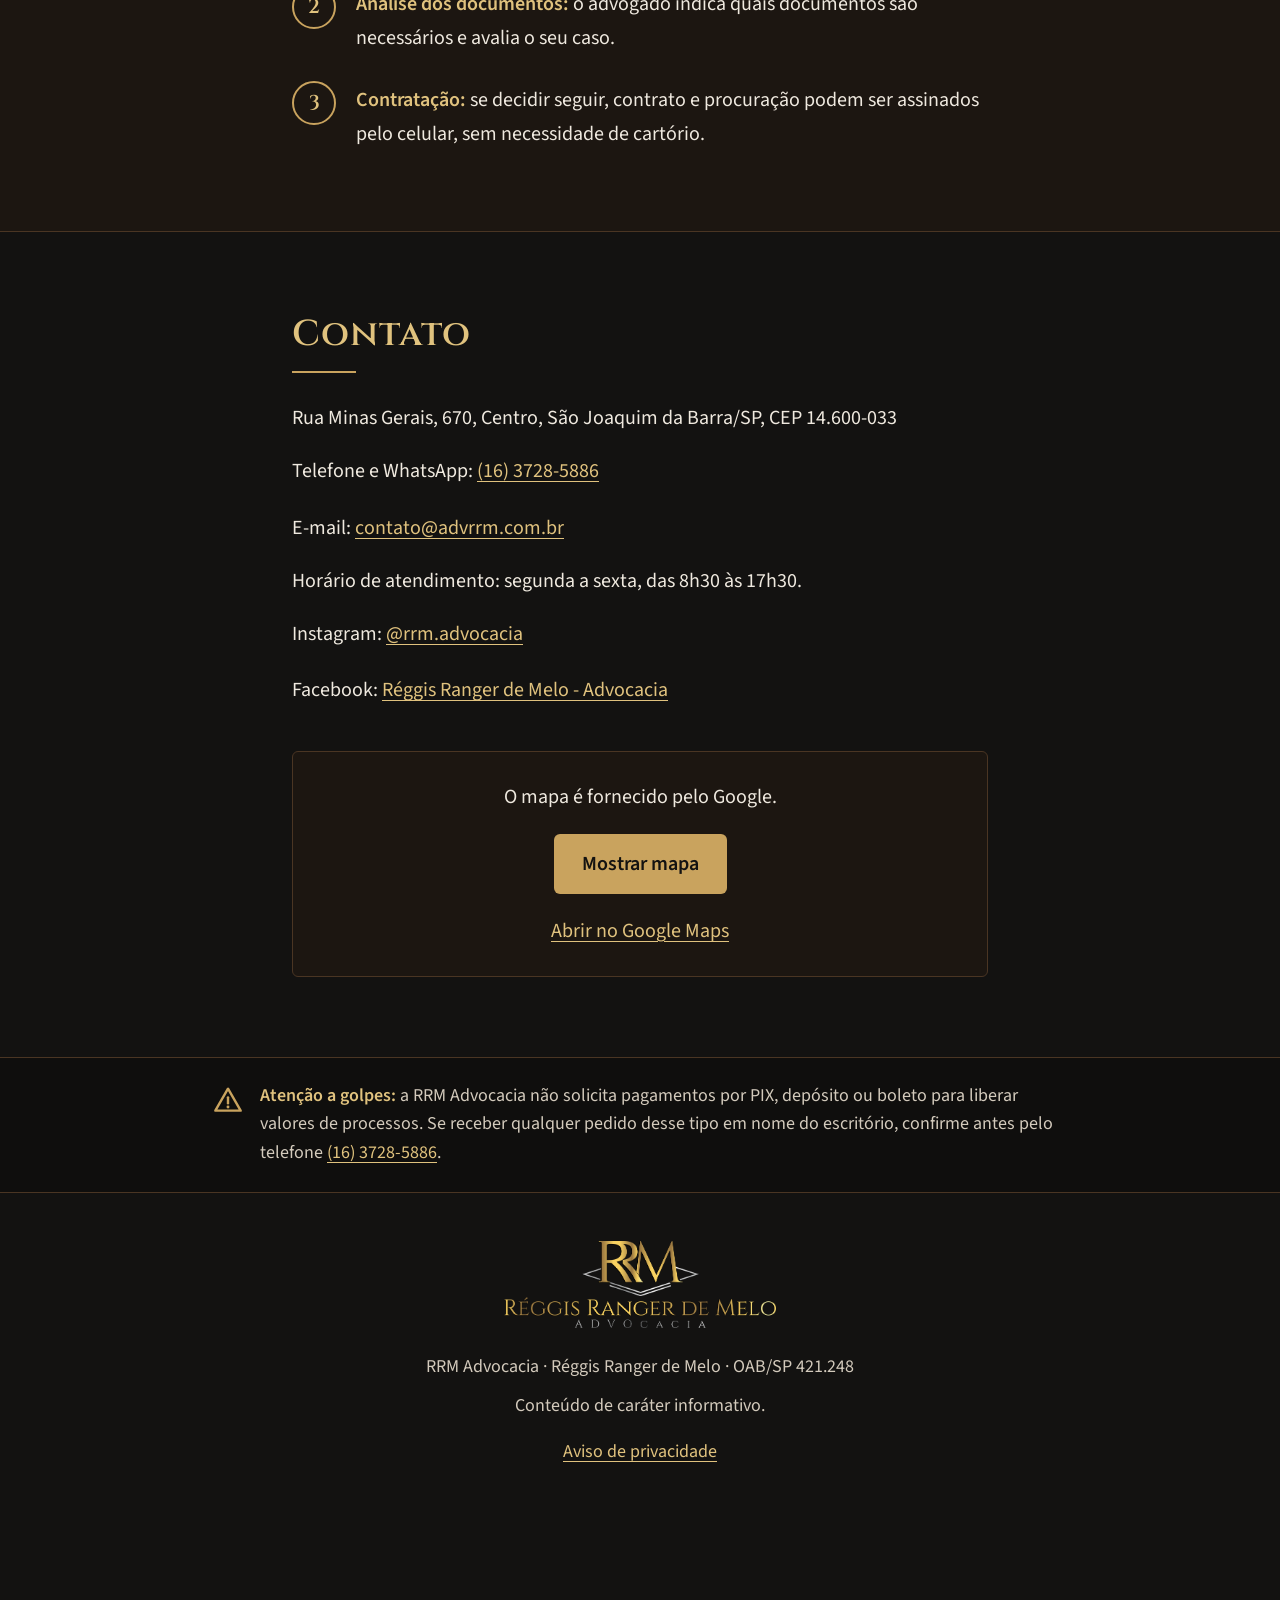
==== commit 3e0f7a65: "Fundo claro nas páginas de leitura, menu Acesso ao Holerite e botão da SPPREV - Servidor, consumidor" ====
--- a/index.html
+++ b/index.html
@@ -97,6 +97,7 @@
               <li><a href="consumidor-bancario.html">Direito do Consumidor e Bancário</a></li>
             </ul>
           </li>
+          <li><a href="como-baixar-holerite.html">Acesso ao Holerite</a></li>
           <li><a href="index.html#contato">Contato</a></li>
         </ul>
       </nav>
--- a/style.css
+++ b/style.css
@@ -425,6 +425,10 @@
 
 .area-acao { margin-top: 2.5rem !important; }
 
+/* Página não encontrada (404.html) */
+.pagina-404 { text-align: center; }
+.pagina-404 .botao { margin-top: 1rem; }
+
 /* Perguntas frequentes (sanfona) */
 .faq { margin-top: 3.5rem; }
 .pergunta {
@@ -644,3 +648,94 @@
   .whatsapp-fixo { right: 1.5rem; bottom: 1.5rem; padding: 0 1.4rem 0 1.1rem; }
   .whatsapp-fixo-texto { display: inline; }
 }
+
+/* Passo a passo com imagens (como-baixar-holerite.html) */
+.tutorial {
+  list-style: none;
+  counter-reset: etapa;
+  margin: 2.5rem 0 0;
+  padding: 0;
+}
+.tutorial > li {
+  counter-increment: etapa;
+  margin: 0 0 3rem;
+  padding-top: 2rem;
+  border-top: 1px solid var(--linha);
+}
+.tutorial h3 {
+  display: flex;
+  align-items: center;
+  gap: .9rem;
+  margin: 0 0 1rem;
+  font-size: 1.35rem;
+  line-height: 1.3;
+  color: var(--ouro-claro);
+}
+.tutorial h3::before {
+  content: counter(etapa);
+  flex: none;
+  width: 2.75rem;
+  height: 2.75rem;
+  display: grid;
+  place-items: center;
+  border: 2px solid var(--ouro);
+  border-radius: 50%;
+  font-family: var(--fonte-titulo);
+  font-size: 1.25rem;
+  color: var(--ouro-claro);
+}
+.tutorial strong, .tutorial-aviso strong { color: var(--ouro-claro); font-weight: 600; }
+.tutorial-imagem { margin: 1.25rem 0 0; }
+.tutorial-imagem img {
+  width: auto;
+  max-height: 34rem;
+  margin: 0 auto;
+  border: 1px solid var(--linha);
+  border-radius: 6px;
+  background: #fff;
+}
+.tutorial-aviso {
+  margin: 2.5rem 0;
+  padding: 1.5rem 1.25rem;
+  border: 1px solid var(--linha);
+  border-radius: 6px;
+  background: var(--preto-madeira);
+}
+.tutorial-aviso h2 { font-size: clamp(1.35rem, 5vw, 1.6rem); margin-bottom: 1rem; }
+.tutorial-aviso .lista { margin-bottom: 0; }
+.tutorial-aviso .tutorial-imagem { margin-bottom: 1.25rem; }
+.tutorial-nota { font-size: 1rem; color: var(--texto-suave); }
+
+/* ---------- Páginas de leitura: topo, menu e rodapé escuros; texto em fundo claro ---------- */
+body.leitura main .secao {
+  --papel: #f6f1e7;
+  --papel-cartao: #fffaf1;
+  --papel-borda: #e0d3bb;
+  --tinta: #2b2520;
+  --tinta-suave: #5b4f43;
+  --ouro-escuro: #7a5a1f;
+  background: var(--papel);
+  color: var(--tinta);
+}
+body.leitura main .secao h2, body.leitura main .secao h3 { color: var(--ouro-escuro); }
+body.leitura main .secao h2::after { background: #b08a46; }
+body.leitura main .secao a:not(.botao) { color: var(--ouro-escuro); }
+body.leitura main .secao a:not(.botao):hover { color: #000; }
+body.leitura main .secao strong,
+body.leitura main .secao .tutorial strong,
+body.leitura main .secao .tutorial-aviso strong { color: var(--tinta); font-weight: 700; }
+body.leitura main .secao .lista li::before { background: #b08a46; }
+body.leitura main .secao .pergunta,
+body.leitura main .secao .tutorial-aviso {
+  background: var(--papel-cartao);
+  border-color: var(--papel-borda);
+}
+body.leitura main .secao .pergunta summary { color: var(--tinta); }
+body.leitura main .secao .pergunta summary:hover,
+body.leitura main .secao .pergunta[open] summary { color: var(--ouro-escuro); }
+body.leitura main .secao .pergunta[open] summary { border-bottom-color: var(--papel-borda); }
+body.leitura main .secao .pergunta summary::after { border-color: #b08a46; }
+body.leitura main .secao .tutorial > li { border-top-color: var(--papel-borda); }
+body.leitura main .secao .tutorial h3::before { border-color: #b08a46; color: var(--ouro-escuro); }
+body.leitura main .secao .tutorial-imagem img { border-color: var(--papel-borda); }
+body.leitura main .secao .tutorial-nota { color: var(--tinta-suave); }
